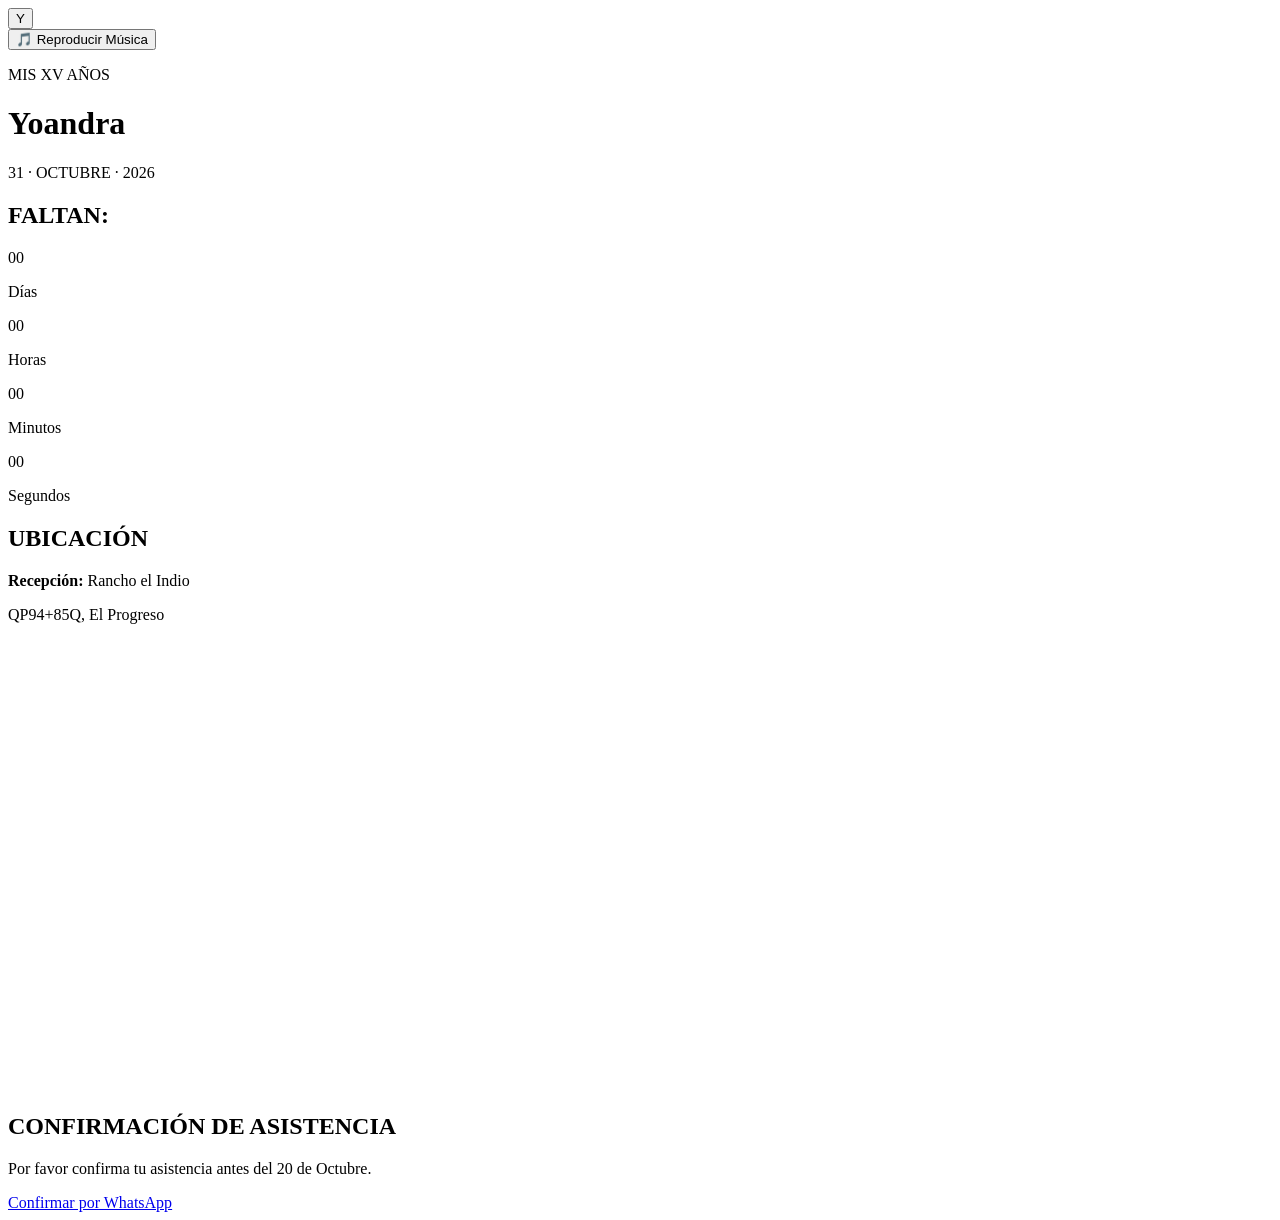
==== index.html @ 8e48ff3c "Add files via upload" ====
<!DOCTYPE html>
<html lang="en">
<head>
    <meta charset="UTF-8">
    <meta name="viewport" content="width=device-width, initial-scale=1.0">
    <title>Mis 15 Años</title>
    
  <link rel="stylesheet" href="invitacion.css">
  <link rel="preconnect" href="https://fonts.googleapis.com">
  <link rel="preconnect" href="https://fonts.gstatic.com" crossorigin>
  <link href="https://fonts.googleapis.com/css2?family=Great+Vibes&family=Montserrat:wght@300;500;700&display=swap" rel="stylesheet">
</head>
<body>

  <!-- Sobre / Portada Interactiva con Sello de Cera -->
  <div class="envelope-container open-state" id="envelope">
    <div class="flap flap-left"></div>
    <div class="flap flap-right"></div>
    <button class="wax-seal" id="sealButton" aria-label="Abrir invitación">
      <div class="seal-inner">Y</div>
    </button>
  </div>

  <!-- Reproductor de Música Flotante -->
  <div class="audio-player">
    <button id="playBtn">🎵 Reproducir Música</button>
    <audio id="bgMusic" loop src="musica.mp3"></audio>
  </div>

  <!-- Hero Section / Portada -->
  <header class="hero">
    <div class="hero-content">
      <p class="subtitle">MIS XV AÑOS</p>
      <h1 class="title">Yoandra</h1>
      <p class="date">31 · OCTUBRE · 2026</p>
    </div>
  </header>

  <!-- Resto de tus secciones (Contador, Ubicación, WhatsApp)... -->
    <!-- Contador -->
  <section class="section counter-section">
    <h2>FALTAN:</h2>
    
    <div id="countdown" class="timer">
      <div><span id="days">00</span><p>Días</p></div>
      <div><span id="hours">00</span><p>Horas</p></div>
      <div><span id="minutes">00</span><p>Minutos</p></div>
      <div><span id="seconds">00</span><p>Segundos</p></div>
    </div>
  </section>

  <!-- Ubicación / Google Maps -->
  <section class="section location-section">
    <h2>UBICACIÓN</h2>
    <p><strong> Recepción:</strong> Rancho el Indio</p>
    <p>QP94+85Q, El Progreso</p>
    
    <div class="map-container">
      
      <iframe src="https://www.google.com/maps/embed?pb=!1m18!1m12!1m3!1d3858.0122344857173!2d-90.29709572290244!3d14.768340885738175!2m3!1f0!2f0!3f0!3m2!1i1024!2i768!4f13.1!3m3!1m2!1s0x8589ecb15bf3798d%3A0x196ac26632d91ba6!2sEl%20Rancho%20del%20Indio!5e0!3m2!1ses-419!2sgt!4v1790270999270!5m2!1ses-419!2sgt" width="600" height="450" style="border:0;" allowfullscreen="" loading="lazy" referrerpolicy="strict-origin-when-cross-origin"></iframe>
    </div>
  </section>

  <!-- Confirmación WhatsApp -->
  <section class="section rsvp-section">
    <h2>CONFIRMACIÓN DE ASISTENCIA</h2>
    <p>Por favor confirma tu asistencia antes del 20 de Octubre.</p>
    
    <!-- Modifica el número (con código de país) y el mensaje -->
    <a href="https://wa.me/50212345678?text=¡Hola!%20Confirmo%20mi%20asistencia%20a%20los%20XV%20Años." target="_blank" class="btn-whatsapp">
      Confirmar por WhatsApp
    </a>
  </section>


  <script src="invitacion.js"></script>
</body>
</html>
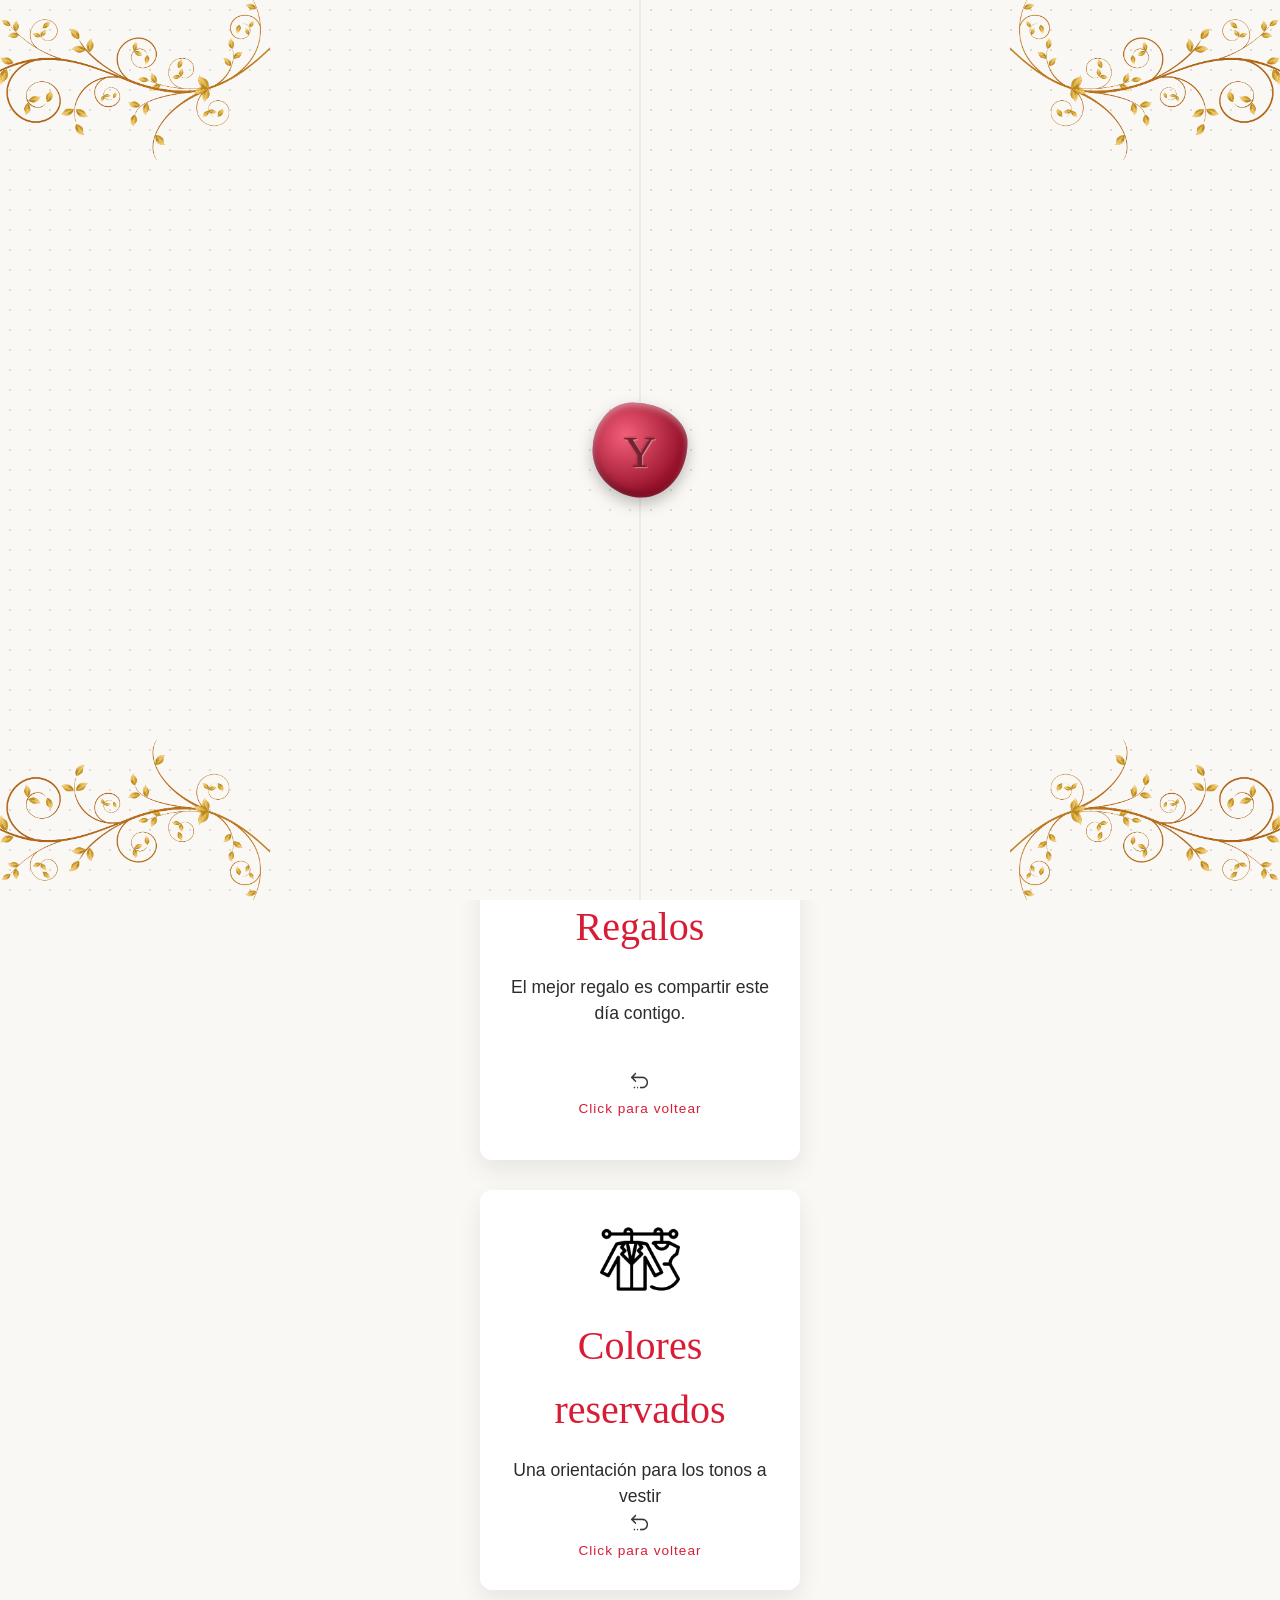
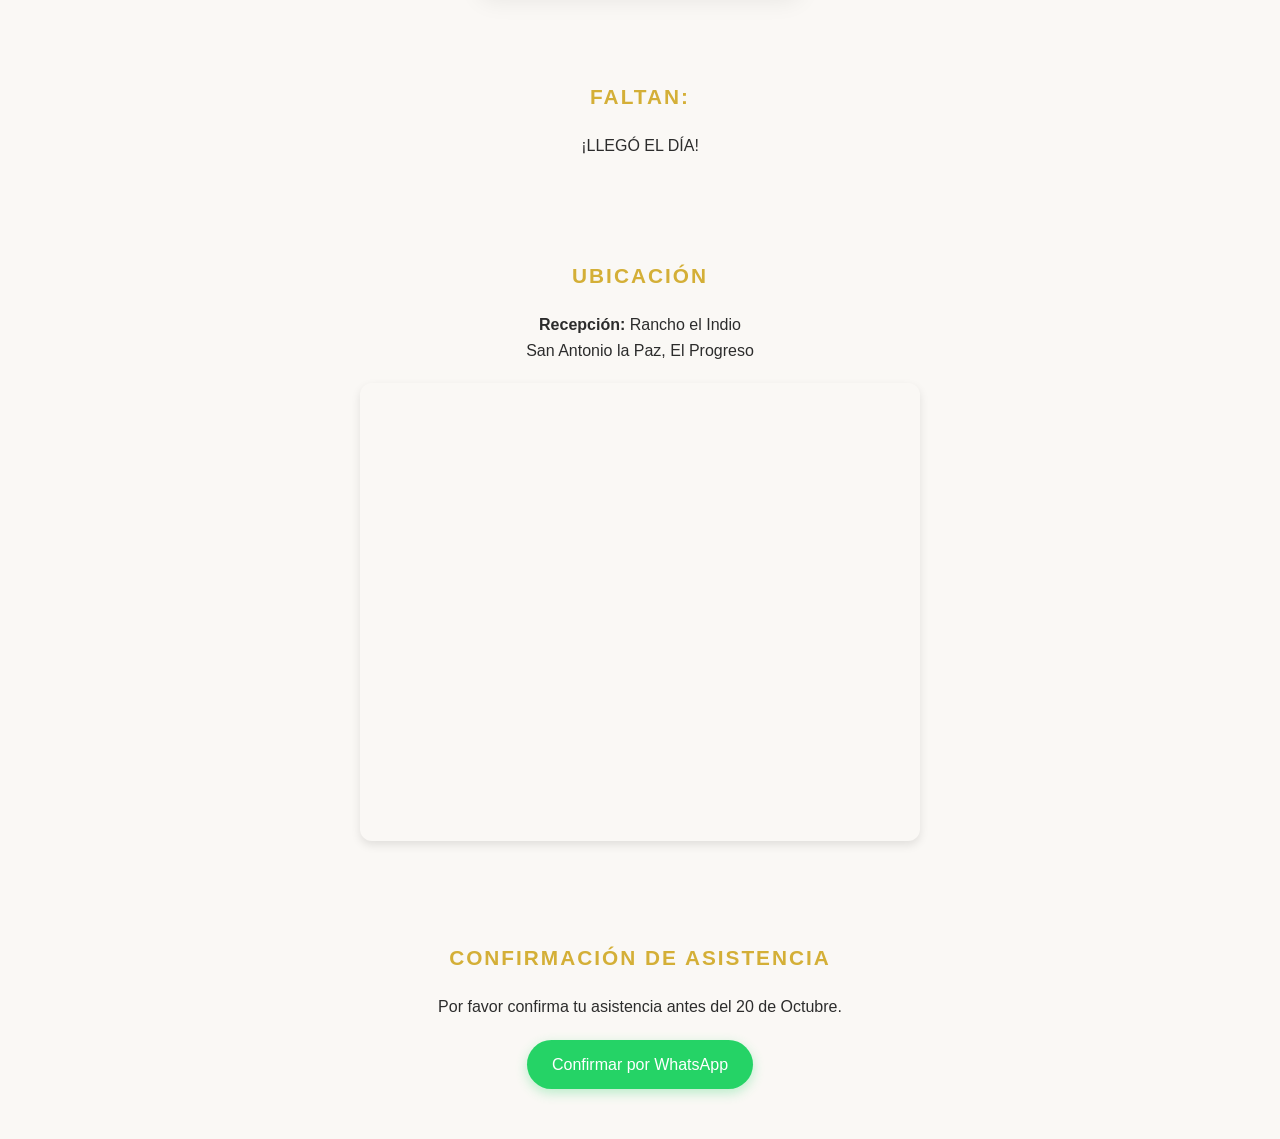
==== commit b65d83d7: "Add files via upload" ====
--- a/index.html
+++ b/index.html
@@ -1,10 +1,10 @@
 <!DOCTYPE html>
-<html lang="en">
+<html lang="es">
 <head>
-    <meta charset="UTF-8">
-    <meta name="viewport" content="width=device-width, initial-scale=1.0">
-    <title>Mis 15 Años</title>
-    
+  <meta charset="UTF-8">
+  <meta name="viewport" content="width=device-width, initial-scale=1.0">
+  <title>Mis 15 Años</title>
+  
   <link rel="stylesheet" href="invitacion.css">
   <link rel="preconnect" href="https://fonts.googleapis.com">
   <link rel="preconnect" href="https://fonts.gstatic.com" crossorigin>
@@ -24,7 +24,7 @@
   <!-- Reproductor de Música Flotante -->
   <div class="audio-player">
     <button id="playBtn">🎵 Reproducir Música</button>
-    <audio id="bgMusic" loop src="musica.mp3"></audio>
+    <audio id="bgMusic" loop src="Man O To [WSHSL5P4Mww].mp3"></audio>
   </div>
 
   <!-- Hero Section / Portada -->
@@ -36,8 +36,62 @@
     </div>
   </header>
 
-  <!-- Resto de tus secciones (Contador, Ubicación, WhatsApp)... -->
-    <!-- Contador -->
+  <!-- Sección de Tarjetas Interactivas -->
+  <section class="section cards-section">
+    
+    <!-- TARJETA 1: REGALOS -->
+    <div class="flip-card">
+      <div class="flip-card-inner">
+        <!-- Frente -->
+        <div class="flip-card-front">
+          <!-- Icono de regalo (con clase adicional para tamaño) -->
+          <img src="regalo.png" alt="Regalo" class="card-icon regalo-icon">
+          <h3 class="card-title">Regalos</h3>
+          <p class="card-text">El mejor regalo es compartir este día contigo.</p>
+          
+          <div class="flip-hint">
+            <img src="flecha.png" alt="Voltear" class="flip-icon">
+            <span>Click para voltear</span>
+          </div>
+        </div>
+        <!-- Reverso (Lo que se ve al girar) -->
+        <div class="flip-card-back">
+          <h3 class="card-title">Lluvia de Sobres</h3>
+          <p class="card-text"> Pero si deseas consentirme en este día especial. Agradeceré mucho tu obsequio en efectivo. </p>
+          <p class="card-text">¡Gracias por tu detalle!</p>
+        </div>
+      </div>
+    </div>
+
+    <!-- TARJETA 2: COLORES -->
+    <div class="flip-card">
+      <div class="flip-card-inner">
+        <!-- Frente -->
+        <div class="flip-card-front">
+          <img src="vestimenta.png" alt="Código de vestimenta" class="card-icon">
+          <h3 class="card-title">Colores reservados</h3>
+          <p class="card-text">Una orientación para los tonos a vestir</p>
+          
+          <div class="flip-hint">
+            <img src="flecha.png" alt="Voltear" class="flip-icon">
+            <span>Click para voltear</span>
+          </div>
+        </div>
+        <!-- Reverso (Lo que se ve al girar) -->
+        <div class="flip-card-back">
+          <h3 class="card-title">Evitar colores</h3>
+          <p class="card-text">Por favor, evita cualquier tipo de <strong>Rojo</strong> y sus tonalidades ya que han sido reservados para la quinceañera.</p>
+          <p>!Gracias por su Comprensión¡</p>
+          <div class="color-palette">
+            <div class="color-circle" style="background-color: #8c3242;"></div>
+          </div>
+        </div>
+      </div>
+    </div>
+
+  </section>
+
+  <!-- Contador -->
   <section class="section counter-section">
     <h2>FALTAN:</h2>
     
@@ -53,10 +107,9 @@
   <section class="section location-section">
     <h2>UBICACIÓN</h2>
     <p><strong> Recepción:</strong> Rancho el Indio</p>
-    <p>QP94+85Q, El Progreso</p>
+    <p>San Antonio la Paz, El Progreso</p>
     
     <div class="map-container">
-      
       <iframe src="https://www.google.com/maps/embed?pb=!1m18!1m12!1m3!1d3858.0122344857173!2d-90.29709572290244!3d14.768340885738175!2m3!1f0!2f0!3f0!3m2!1i1024!2i768!4f13.1!3m3!1m2!1s0x8589ecb15bf3798d%3A0x196ac26632d91ba6!2sEl%20Rancho%20del%20Indio!5e0!3m2!1ses-419!2sgt!4v1790270999270!5m2!1ses-419!2sgt" width="600" height="450" style="border:0;" allowfullscreen="" loading="lazy" referrerpolicy="strict-origin-when-cross-origin"></iframe>
     </div>
   </section>
@@ -66,13 +119,13 @@
     <h2>CONFIRMACIÓN DE ASISTENCIA</h2>
     <p>Por favor confirma tu asistencia antes del 20 de Octubre.</p>
     
-    <!-- Modifica el número (con código de país) y el mensaje -->
-    <a href="https://wa.me/50212345678?text=¡Hola!%20Confirmo%20mi%20asistencia%20a%20los%20XV%20Años." target="_blank" class="btn-whatsapp">
+    
+    <a href="https://wa.me/50230029420?text=¡Hola!%20Confirmo%20mi%20asistencia%20a%20los%20XV%20Años." target="_blank" class="btn-whatsapp">
       Confirmar por WhatsApp
     </a>
   </section>
 
-
+  <!-- El script debe ir al final, justo antes de cerrar el body -->
   <script src="invitacion.js"></script>
 </body>
 </html>
--- a/invitacion.css
+++ b/invitacion.css
@@ -0,0 +1,411 @@
+:root {
+  --primary: #d4af37; /* Dorado */
+  --bg-color: #faf8f5;
+  --text-color: #2c2c2c;
+  --font-title: 'Great Vibes', cursive;
+  --font-body: 'Montserrat', sans-serif;
+}
+
+* {
+  box-sizing: border-box;
+  margin: 0;
+  padding: 0;
+}
+
+body {
+  background-color: var(--bg-color);
+  color: var(--text-color);
+  font-family: var(--font-body);
+  text-align: center;
+  line-height: 1.6;
+}
+
+/* Contenedor de pantalla completa para el sobre */
+.envelope-container {
+  position: fixed;
+  inset: 0;
+  width: 100vw;
+  height: 100vh;
+  z-index: 9999;
+  overflow: hidden;
+  pointer-events: auto;
+  transition: visibility 0s 1.2s; /* Oculta los clics al terminar la animación */
+}
+
+.envelope-container.open {
+  pointer-events: none;
+  visibility: hidden;
+}
+
+/* --- SOLAPAS CON IMAGEN DE ENREDADERA --- */
+
+.flap {
+  position: absolute;
+  top: 0;
+  width: 50%;
+  height: 100%;
+  background-color: #faf8f5;
+  background-image: radial-gradient(#e0dcd5 1px, transparent 0);
+  background-size: 20px 20px;
+  z-index: 2;
+  transition: transform 1.2s cubic-bezier(0.77, 0, 0.175, 1);
+  overflow: hidden; /* Mantiene la imagen dentro de la solapa */
+}
+
+/* Contenedor de la imagen de enredadera para cada esquina */
+.flap::before {
+  content: '';
+  position: absolute;
+  top: -10px; /* Ajusta la posición según el tamaño de tu imagen */
+  width: 280px; /* Ancho de la decoración */
+  height: 280px; /* Alto de la decoración */
+  background-image: url('png-transparent-the-golden-leaf-subvine-vine-golden-leaf-cane-vine-Photoroom.png'); /* Reemplaza con la ruta de tu archivo de imagen */
+  background-repeat: no-repeat;
+  background-size: contain;
+  opacity: 0.9;
+  z-index: 1;
+}
+
+/* Enredadera inferior  */
+.flap::after {
+  content: '';
+  position: absolute;
+  bottom: -10px;
+  width: 280px;
+  height: 280px;
+  background-image: url('png-transparent-the-golden-leaf-subvine-vine-golden-leaf-cane-vine-Photoroom.png');
+  background-repeat: no-repeat;
+  background-size: contain;
+  opacity: 0.9;
+  z-index: 1;
+  /* Voltea la imagen verticalmente para que crezca desde abajo hacia arriba */
+  transform: scaleY(-1); 
+}
+
+.flap-left {
+  left: 0;
+  border-right: 1px solid rgba(0, 0, 0, 0.05);
+  box-shadow: 3px 0 10px rgba(0, 0, 0, 0.05);
+}
+
+/* Ubica la imagen en la esquina superior izquierda de la solapa izquierda */
+.flap-left::before {
+  left: -10px;
+}
+
+.flap-left::after {
+  left: -10px;
+  /* Combina el efecto espejo horizontal y vertical para la esquina inferior izquierda */
+  transform: scaleX(1) scaleY(-1); 
+}
+
+.flap-right {
+  right: 0;
+  border-left: 1px solid rgba(0, 0, 0, 0.05);
+}
+
+/* Ubica y voltea automáticamente la imagen para la solapa derecha */
+.flap-right::before {
+  right: -10px;
+  transform: scaleX(-1); /* Hace el efecto espejo para que coincida con el otro lado */
+}
+
+.flap-right::after {
+  right: -10px;
+  /* Invierte horizontal y verticalmente para la esquina inferior derecha */
+  transform: scaleX(-1) scaleY(-1);
+}
+
+/* --- Sello de Cera Estilo Realista --- */
+.wax-seal {
+  position: absolute;
+  top: 50%;
+  left: 50%;
+  transform: translate(-50%, -50%) scale(1);
+  width: 95px;
+  height: 95px;
+  /* Bordes irregulares que simulan el derrame orgánico de la cera */
+  border-radius: 42% 58% 48% 52% / 50% 42% 58% 50%;
+  background: radial-gradient(circle at 35% 35%, #f45f7a 0%, #9a142d 65%, #c20424 100%);
+  border: none;
+  cursor: pointer;
+  z-index: 3;
+  display: flex;
+  align-items: center;
+  justify-content: center;
+  box-shadow: 
+    0 6px 15px rgba(0, 0, 0, 0.25),
+    inset 0 3px 6px rgba(255, 255, 255, 0.45),
+    inset 0 -4px 8px rgba(0, 0, 0, 0.35);
+  transition: transform 0.6s cubic-bezier(0.175, 0.885, 0.32, 1.275), opacity 0.5s ease;
+}
+
+.wax-seal:hover {
+  transform: translate(-50%, -50%) scale(1.05);
+}
+
+.seal-inner {
+  font-family: var(--font-title);
+  font-size: 2.8rem;
+  color: #732231; /* Tono oscuro profundo para dar efecto de grabado con profundidad */
+  text-shadow: 
+    1px 1px 1px rgba(255, 255, 255, 0.4),
+    -1px -1px 2px rgba(0, 0, 0, 0.25);
+  user-select: none;
+  margin-top: 2px;
+}
+
+
+/* ESTADOS DE APERTURA */
+.envelope-container.open .wax-seal {
+  transform: translate(-50%, -50%) scale(1.4);
+  opacity: 0;
+}
+
+.envelope-container.open .flap-left {
+  transform: translateX(-100%);
+}
+
+.envelope-container.open .flap-right {
+  transform: translateX(100%);
+}
+
+
+/* ------------------------------------- */
+
+/* Audio Player */
+.audio-player {
+  position: fixed;
+  top: 15px;
+  right: 15px;
+  z-index: 1000;
+}
+
+.audio-player button {
+  background: rgba(0, 0, 0, 0.6);
+  color: #fff;
+  border: 1px solid var(--primary);
+  padding: 8px 14px;
+  border-radius: 20px;
+  cursor: pointer;
+  font-size: 0.8rem;
+  backdrop-filter: blur(4px);
+}
+
+/* Header */
+.hero {
+  min-height: 80vh;
+  display: flex;
+  align-items: center;
+  justify-content: center;
+  background: linear-gradient(rgba(0,0,0,0.3), rgba(0,0,0,0.3)), url('background.jpg') center/cover no-repeat;
+  color: #fff;
+  padding: 20px;
+}
+
+.title {
+  font-family: var(--font-title);
+  font-size: 4rem;
+  font-weight: 400;
+  color: var(--primary);
+  text-shadow: 2px 2px 4px rgba(0,0,0,0.6);
+}
+
+.subtitle {
+  letter-spacing: 4px;
+  font-size: 0.9rem;
+}
+
+.date {
+  margin-top: 15px;
+  letter-spacing: 2px;
+}
+
+/* Secciones Generales */
+.section {
+  padding: 50px 20px;
+  max-width: 600px;
+  margin: 0 auto;
+}
+
+.section h2 {
+  font-size: 1.3rem;
+  letter-spacing: 2px;
+  margin-bottom: 20px;
+  color: var(--primary);
+}
+
+/* --- CONTADOR CENTRADO Y EN FILA --- */
+.timer {
+  display: flex;
+  flex-direction: row; /* Fuerza a que estén uno al lado del otro horizontalmente */
+  justify-content: center; /* Centra todo el bloque en medio de la pantalla */
+  align-items: center;
+  gap: 12px; /* Espacio exacto entre cada cuadro */
+  margin-top: 20px;
+  width: 100%;
+}
+
+.timer div {
+  background: #ffffff;
+  padding: 15px 10px;
+  border-radius: 12px;
+  box-shadow: 0 8px 20px rgba(140, 50, 66, 0.15); 
+  border: 1px solid rgba(212, 175, 55, 0.3);
+  width: 75px; /* Ancho fijo para mantener la forma cuadrada en móviles */
+  text-align: center;
+}
+
+.timer span {
+  font-size: 1.8rem;
+  font-weight: 700;
+  display: block;
+  color: #8c3242; /* Rojo Vino */
+  line-height: 1; /* Mantiene el número pegado a la palabra de abajo */
+}
+
+.timer p {
+  font-size: 0.70rem;
+  color: #d4af37; /* Dorado */
+  font-weight: 600;
+  letter-spacing: 1px;
+  text-transform: uppercase;
+  margin-top: 8px;
+}
+
+/* Botón WhatsApp */
+.btn-whatsapp {
+  display: inline-block;
+  background-color: #25D366;
+  color: white;
+  padding: 12px 25px;
+  text-decoration: none;
+  border-radius: 30px;
+  font-weight: 500;
+  margin-top: 20px;
+  box-shadow: 0 4px 12px rgba(37, 211, 102, 0.3);
+}
+
+.map-container {
+  margin-top: 20px;
+  border-radius: 12px;
+  overflow: hidden;
+  box-shadow: 0 4px 10px rgba(0,0,0,0.1);
+}
+
+
+/* --- SECCIÓN DE TARJETAS FLIP --- */
+.cards-section {
+  display: flex;
+  flex-direction: column;
+  align-items: center;
+  gap: 30px;
+  padding: 40px 20px;
+}
+
+/* Contenedor principal que da la perspectiva 3D */
+.flip-card {
+  background-color: transparent;
+  width: 100%;
+  max-width: 320px;
+  height: 400px;
+  perspective: 1000px; 
+  cursor: pointer;
+  -webkit-tap-highlight-color: transparent; /* Quita el recuadro azul en móviles al tocar */
+}
+
+/* El elemento que realmente gira */
+.flip-card-inner {
+  position: relative;
+  width: 100%;
+  height: 100%;
+  text-align: center;
+  transition: transform 0.8s cubic-bezier(0.4, 0.2, 0.2, 1);
+  transform-style: preserve-3d;
+}
+
+/* Clase que aplicaremos con JavaScript para girar la tarjeta */
+.flip-card.flipped .flip-card-inner {
+  transform: rotateY(180deg);
+}
+
+/* Estilos compartidos para el frente y el reverso */
+.flip-card-front, .flip-card-back {
+  position: absolute;
+  width: 100%;
+  height: 100%;
+  -webkit-backface-visibility: hidden;
+  backface-visibility: hidden;
+  background-color: #ffffff;
+  border-radius: 12px;
+  box-shadow: 0 10px 25px rgba(0, 0, 0, 0.08);
+  display: flex;
+  flex-direction: column;
+  align-items: center;
+  justify-content: center;
+  padding: 40px 30px;
+}
+
+/* El reverso debe estar girado 180 grados por defecto */
+.flip-card-back {
+  transform: rotateY(180deg);
+  background-color: #fcfaf8; /* Un tono ligerísimamente diferente para el reverso */
+}
+
+/* Tipografía e iconos interiores */
+.card-icon {
+  width: 80px;
+  margin-bottom: 15px;
+  object-fit: contain;
+}
+
+.card-title {
+  font-family: var(--font-title); /* Usa tu fuente cursiva (Great Vibes) */
+  color: #d91c35; /* Tono rosa/dorado pálido */
+  font-size: 2.5rem;
+  margin-bottom: 15px;
+  font-weight: normal;
+}
+
+.card-text {
+  font-family: var(--font-body); /* Montserrat o similar */
+  color: #2c2c2c;
+  font-size: 1.1rem;
+  line-height: 1.5;
+}
+
+/* Hint: "Click para voltear" */
+.flip-hint {
+  margin-top: auto; /* Empuja el texto al fondo de la tarjeta */
+  display: flex;
+  flex-direction: column;
+  align-items: center;
+  gap: 5px;
+}
+
+.flip-icon {
+  width: 25px;
+  opacity: 0.8;
+}
+
+.flip-hint span {
+  font-family: var(--font-body);
+  font-size: 0.85rem;
+  color: #d91c35;
+  font-weight: 500;
+  letter-spacing: 1px;
+}
+
+/* Detalles extra para el reverso (Círculos de color) */
+.color-palette {
+  display: flex;
+  gap: 20px;
+  margin-top: 20px;
+}
+
+.color-circle {
+  width: 45px;
+  height: 45px;
+  border-radius: 50%;
+  box-shadow: 0 4px 10px rgba(0,0,0,0.15);
+}
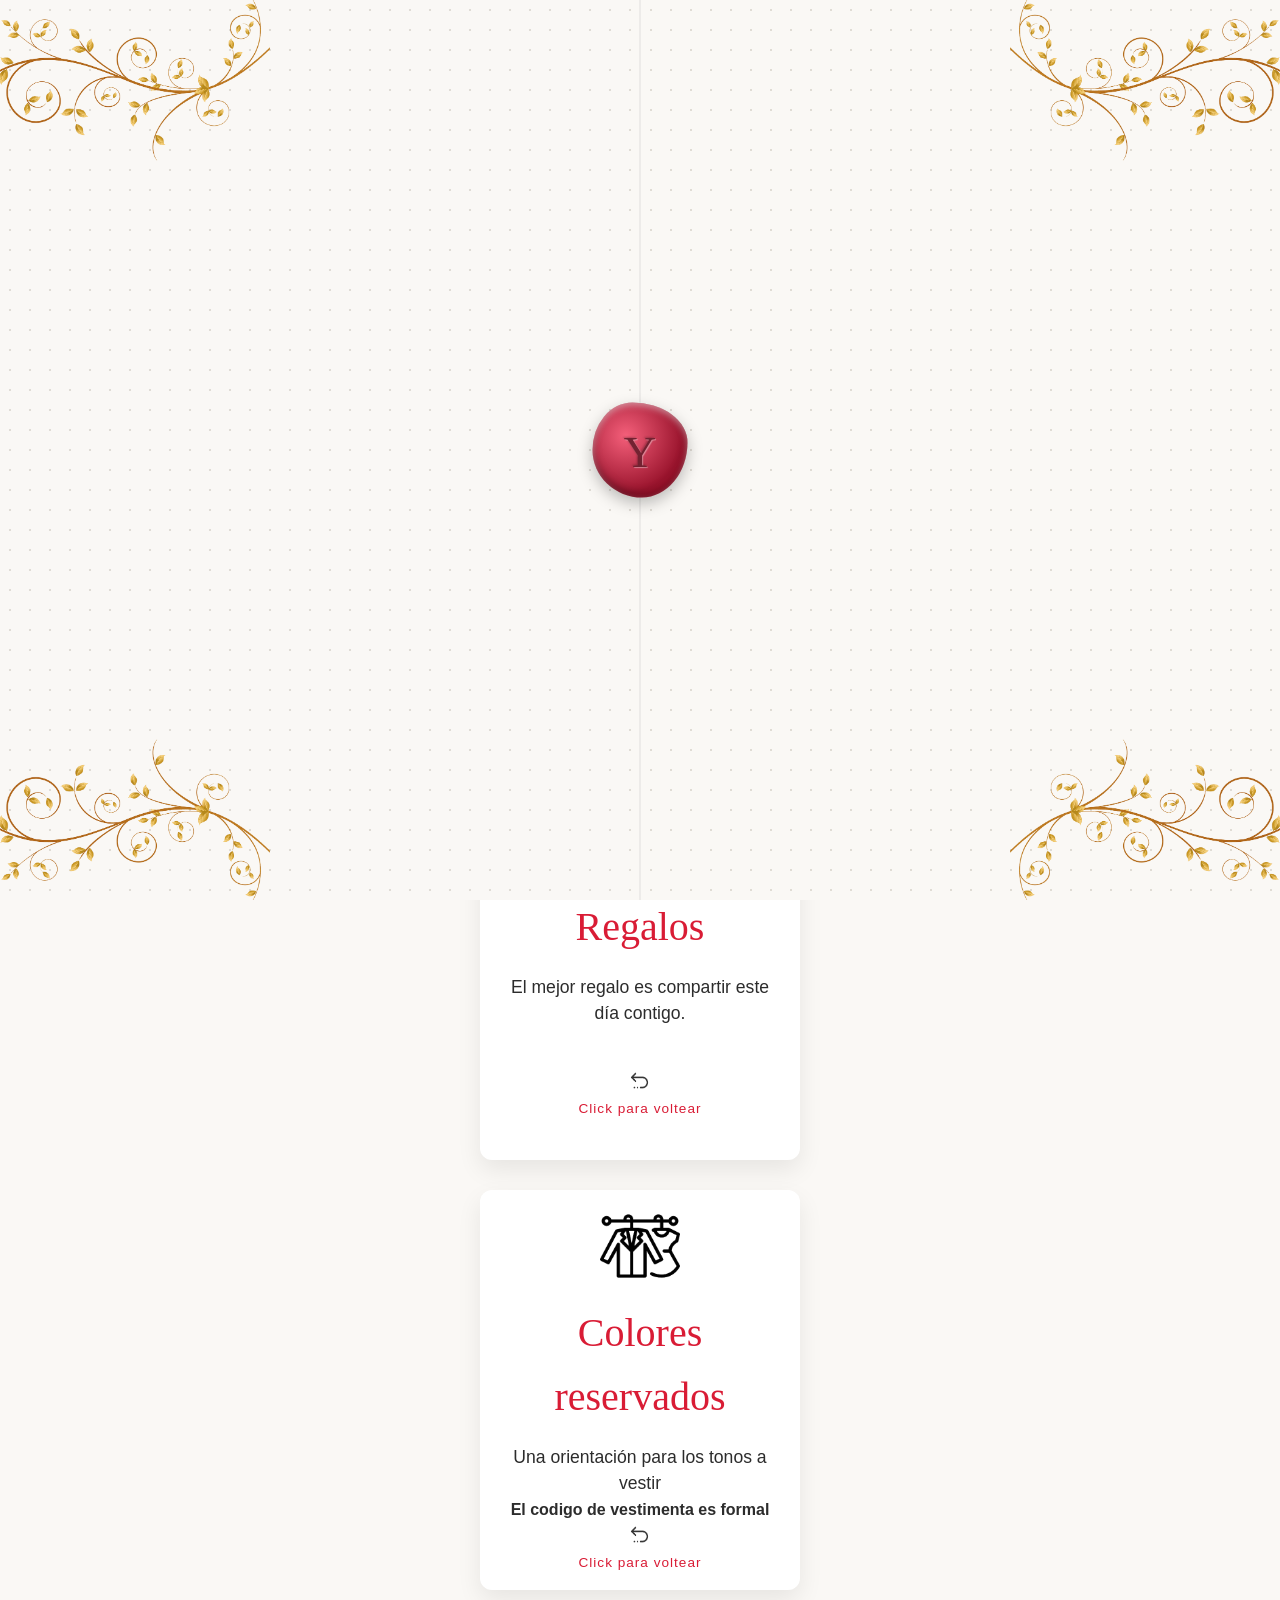
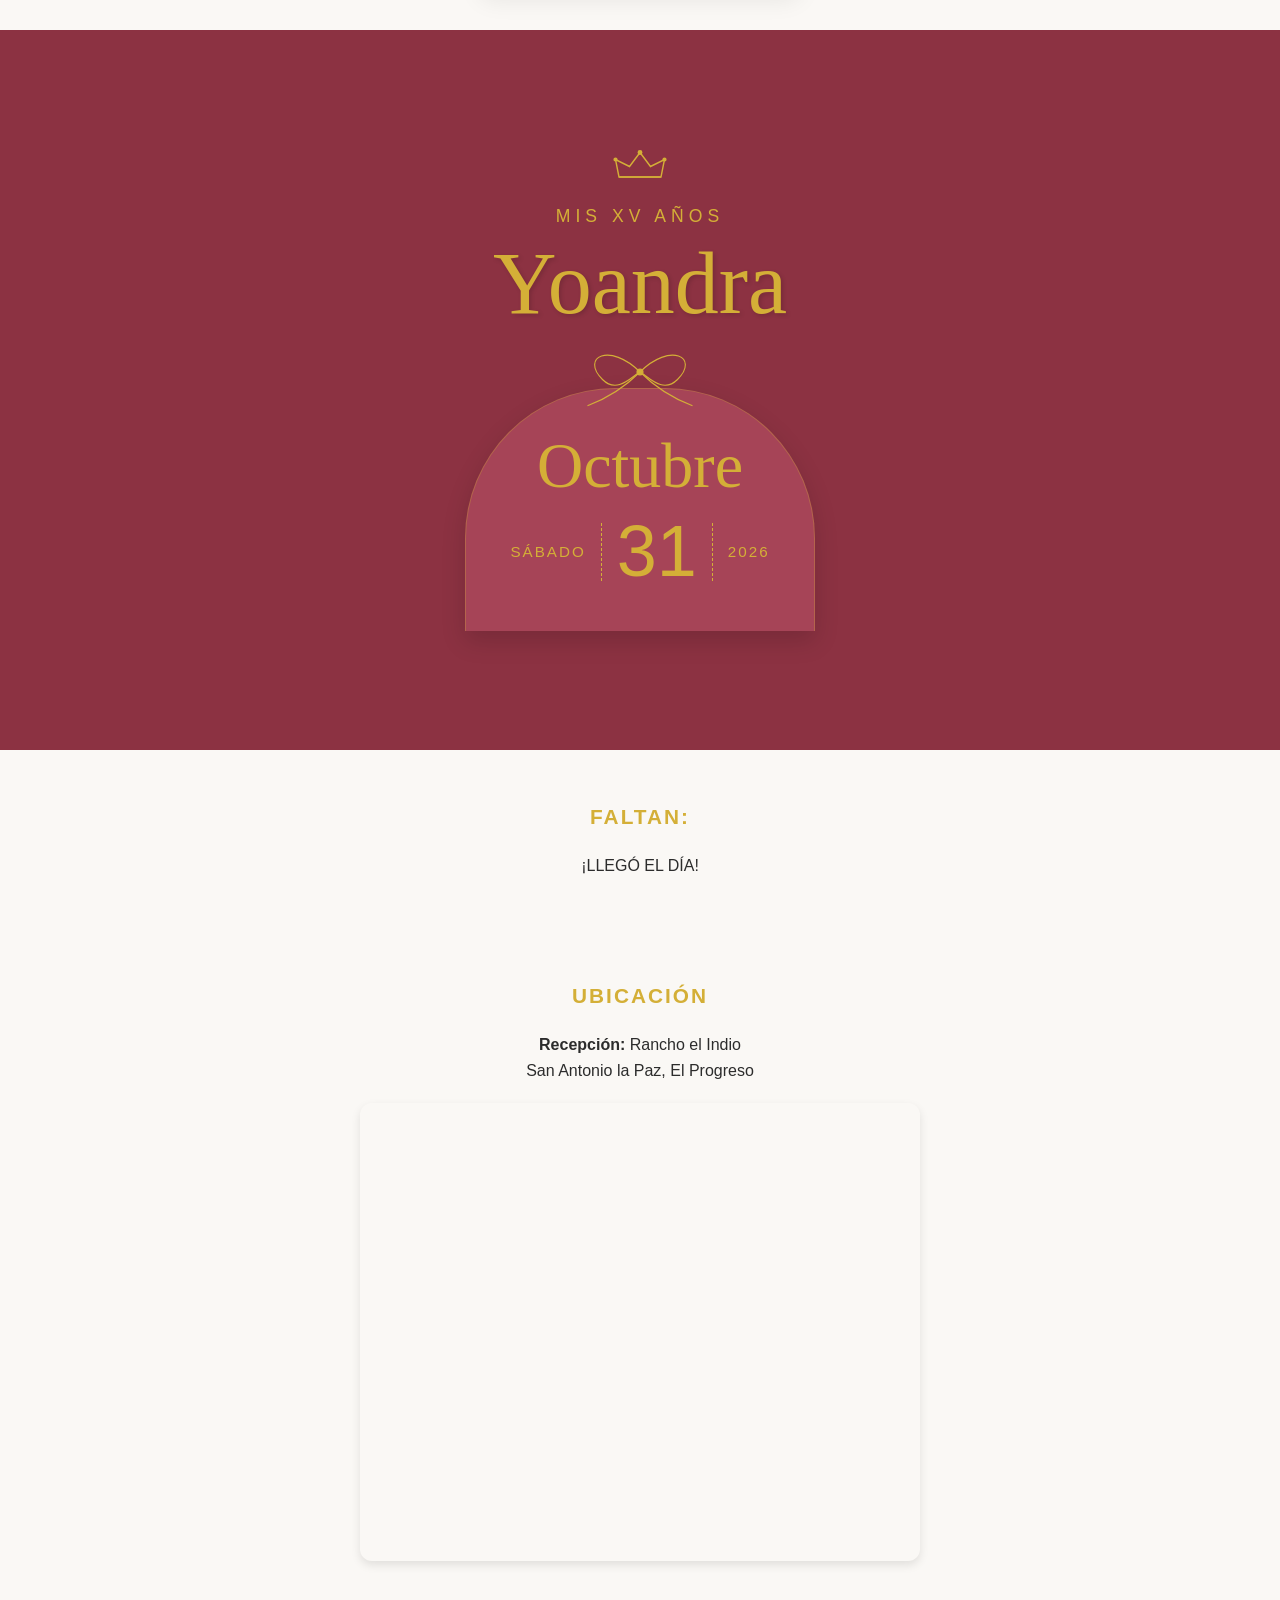
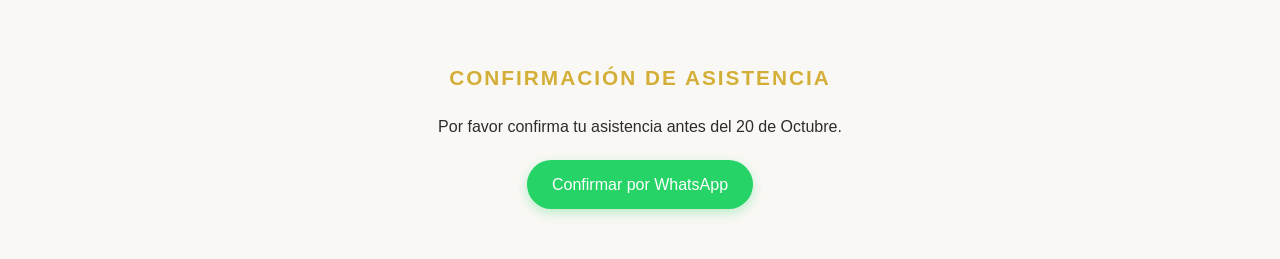
==== commit a1b72997: "Add files via upload" ====
--- a/index.html
+++ b/index.html
@@ -24,7 +24,7 @@
   <!-- Reproductor de Música Flotante -->
   <div class="audio-player">
     <button id="playBtn">🎵 Reproducir Música</button>
-    <audio id="bgMusic" loop src="Man O To [WSHSL5P4Mww].mp3"></audio>
+    <audio id="bgMusic" loop src="Ed Sheeran - Perfect.mp3"></audio>
   </div>
 
   <!-- Hero Section / Portada -->
@@ -71,7 +71,7 @@
           <img src="vestimenta.png" alt="Código de vestimenta" class="card-icon">
           <h3 class="card-title">Colores reservados</h3>
           <p class="card-text">Una orientación para los tonos a vestir</p>
-          
+          <p><strong>El codigo de vestimenta es formal</strong></p>
           <div class="flip-hint">
             <img src="flecha.png" alt="Voltear" class="flip-icon">
             <span>Click para voltear</span>
@@ -90,6 +90,45 @@
     </div>
 
   </section>
+
+    <!-- Hero Section / Portada Estilo Marjorie -->
+  <header class="hero-marjorie">
+    
+    <!-- Parte Superior: Tiara, Subtítulo y Nombre -->
+    <div class="hero-top">
+      <!-- SVG de Corona/Tiara dorada -->
+      <svg xmlns="http://www.w3.org/2000/svg" viewBox="0 0 100 50" class="crown-icon" fill="none" stroke="var(--primary)" stroke-width="2">
+        <path d="M20,40 L80,40" />
+        <path d="M20,40 L15,15 L35,25 L50,5 L65,25 L85,15 L80,40 Z" />
+        <circle cx="50" cy="5" r="2.5" fill="var(--primary)"/>
+        <circle cx="15" cy="15" r="2" fill="var(--primary)"/>
+        <circle cx="85" cy="15" r="2" fill="var(--primary)"/>
+      </svg>
+      
+      <p class="subtitle">MIS XV AÑOS</p>
+      <h1 class="title">Yoandra</h1>
+    </div>
+
+    <!-- Parte Inferior: Arco decorativo y Fecha -->
+    <div class="hero-arch">
+      <!-- SVG de Lazo/Moño dibujado a mano -->
+      <svg xmlns="http://www.w3.org/2000/svg" viewBox="0 0 200 120" class="ribbon-icon" fill="none" stroke="var(--primary)" stroke-width="1.5">
+         <path d="M100,60 C140,20 180,40 150,70 C130,90 110,65 100,60 C90,65 70,90 50,70 C20,40 60,20 100,60 Z"/>
+         <path d="M100,60 Q130,90 170,105" />
+         <path d="M100,60 Q70,90 30,105" />
+         <circle cx="100" cy="60" r="4" fill="var(--primary)"/>
+      </svg>
+      
+      <h2 class="month">Octubre</h2>
+      
+      <div class="date-row">
+        <span class="day-name">SÁBADO</span>
+        <span class="day-number">31</span>
+        <span class="year">2026</span>
+      </div>
+    </div>
+    
+  </header>
 
   <!-- Contador -->
   <section class="section counter-section">
@@ -120,7 +159,7 @@
     <p>Por favor confirma tu asistencia antes del 20 de Octubre.</p>
     
     
-    <a href="https://wa.me/50230029420?text=¡Hola!%20Confirmo%20mi%20asistencia%20a%20los%20XV%20Años." target="_blank" class="btn-whatsapp">
+    <a href="https://wa.me/50230029420?text=¡Hola!%20Confirmo%20mi%20asistencia%20a%20los%20XV%20Años%20de%20Yoandra." target="_blank" class="btn-whatsapp">
       Confirmar por WhatsApp
     </a>
   </section>
--- a/invitacion.css
+++ b/invitacion.css
@@ -408,4 +408,98 @@
   height: 45px;
   border-radius: 50%;
   box-shadow: 0 4px 10px rgba(0,0,0,0.15);
+}
+
+/* --- PORTADA PRINCIPAL (ESTILO MARJORIE) --- */
+.hero-marjorie {
+  background-color: #8c3242; /* Color rojo oscuro elegante de fondo */
+  padding: 50px 20px;
+  display: flex;
+  flex-direction: column;
+  align-items: center;
+  min-height: 80vh;
+  justify-content: center;
+}
+
+.hero-top {
+  text-align: center;
+  margin-bottom: 60px; /* Espacio para que el lazo se sobreponga */
+}
+
+.crown-icon {
+  width: 70px;
+  margin-bottom: 10px;
+}
+
+.hero-marjorie .subtitle {
+  font-family: var(--font-body);
+  color: var(--primary); /* Dorado */
+  letter-spacing: 5px;
+  font-size: 1.1rem;
+  margin-bottom: 10px;
+}
+
+.hero-marjorie .title {
+  font-family: var(--font-title);
+  color: var(--primary);
+  font-size: 5.5rem;
+  line-height: 1;
+  text-shadow: 2px 2px 4px rgba(0,0,0,0.15);
+}
+
+/* El fondo en forma de Arco (Arch) */
+.hero-arch {
+  background-color: #a64457; /* Un rojo sutilmente más claro para separar el bloque */
+  border-radius: 150px 150px 0 0; /* Esto da la forma redondeada superior */
+  border: 1px solid rgba(212, 175, 55, 0.3); /* Borde dorado tenue */
+  border-bottom: none;
+  width: 100%;
+  max-width: 350px;
+  padding: 20px 20px 50px;
+  text-align: center;
+  position: relative;
+  box-shadow: 0 10px 25px rgba(0,0,0,0.15);
+}
+
+/* Lazo superpuesto en la parte superior del arco */
+.ribbon-icon {
+  width: 150px;
+  margin-top: -85px; /* Sube el SVG para que quede "sentado" sobre el borde del arco */
+  margin-bottom: 10px;
+}
+
+.hero-arch .month {
+  font-family: var(--font-title);
+  color: var(--primary);
+  font-size: 4rem;
+  margin-bottom: 25px;
+  line-height: 1;
+  font-weight: 400;
+}
+
+/* Fila de la fecha: SÁBADO | 31 | 2026 */
+.hero-arch .date-row {
+  display: flex;
+  justify-content: center;
+  align-items: center;
+  gap: 15px;
+  color: var(--primary);
+}
+
+.date-row .day-name, 
+.date-row .year {
+  font-family: var(--font-body);
+  font-size: 0.95rem;
+  letter-spacing: 2px;
+  font-weight: 500;
+}
+
+.date-row .day-number {
+  font-family: var(--font-body);
+  font-size: 4.5rem;
+  line-height: 0.8;
+  font-weight: 300;
+  border-left: 1px dashed var(--primary); /* Separadores dorados como en el diseño */
+  border-right: 1px dashed var(--primary);
+  padding: 0 15px;
 }
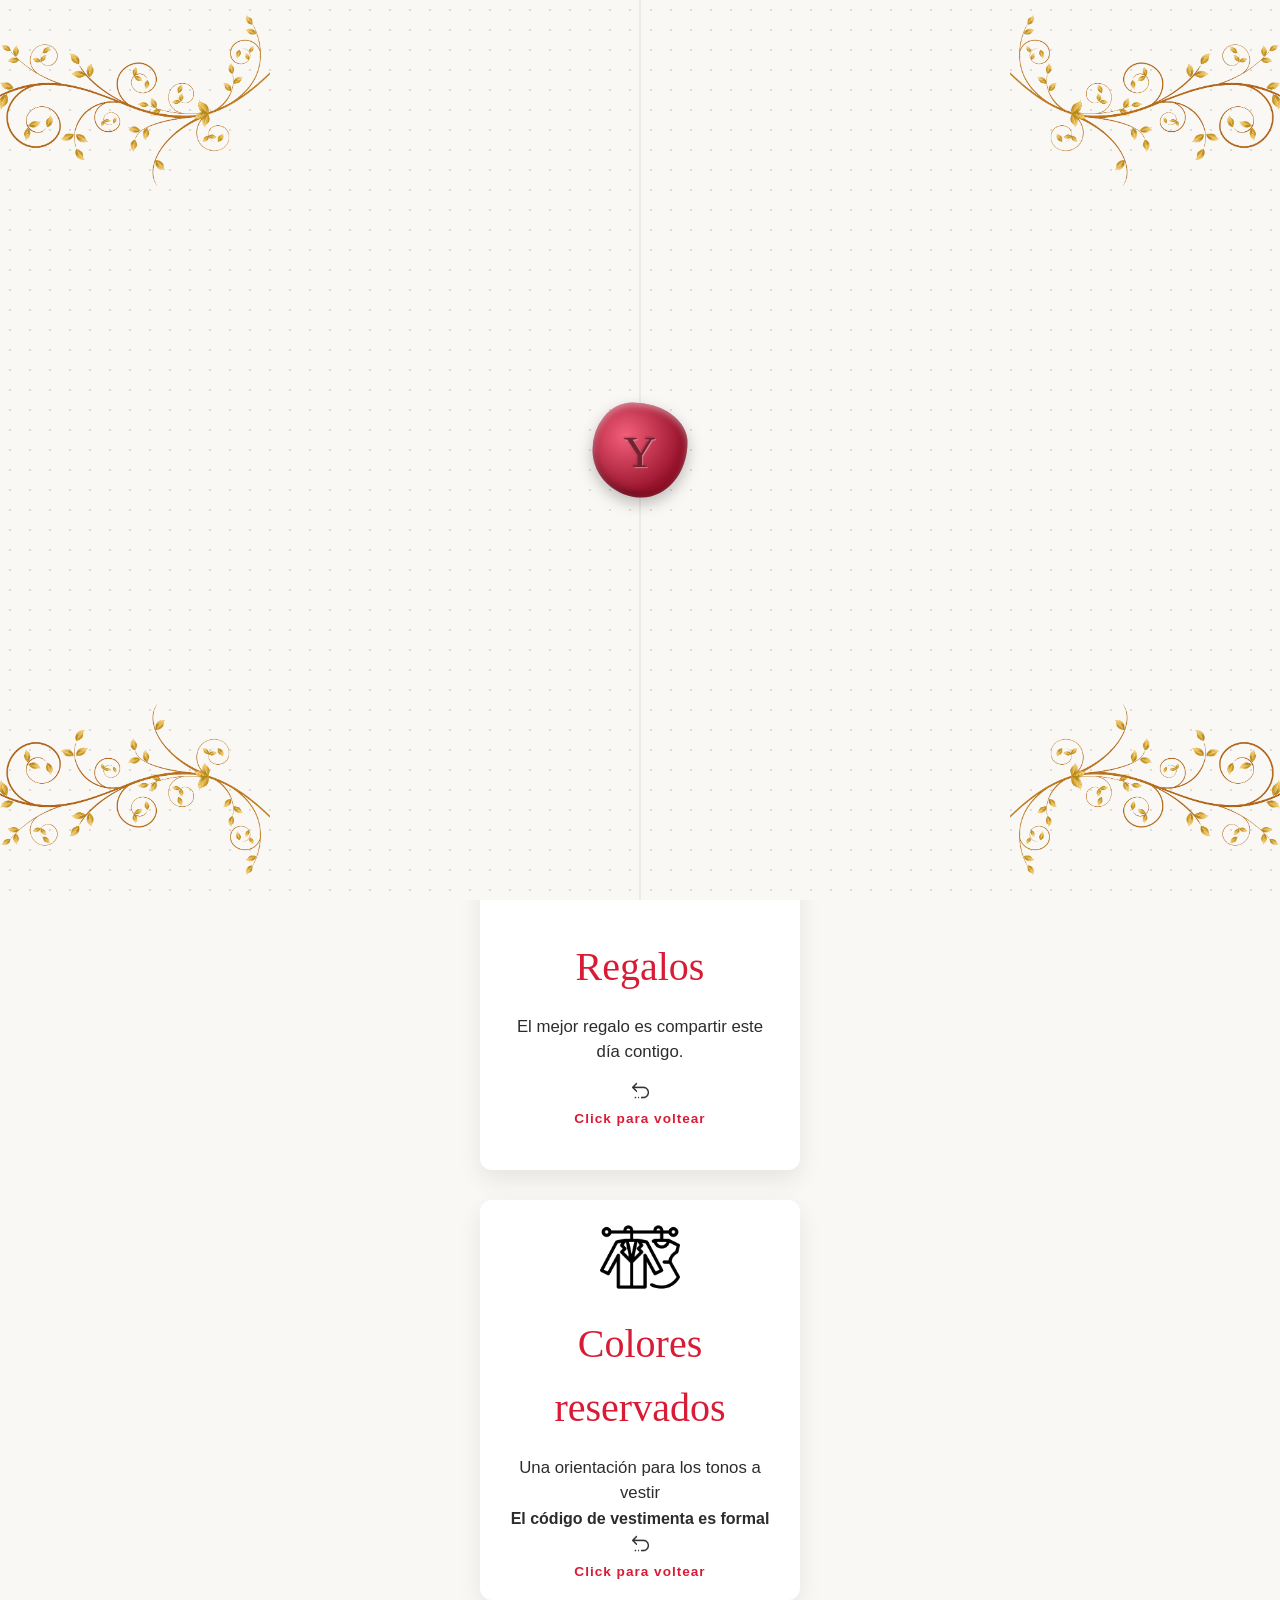
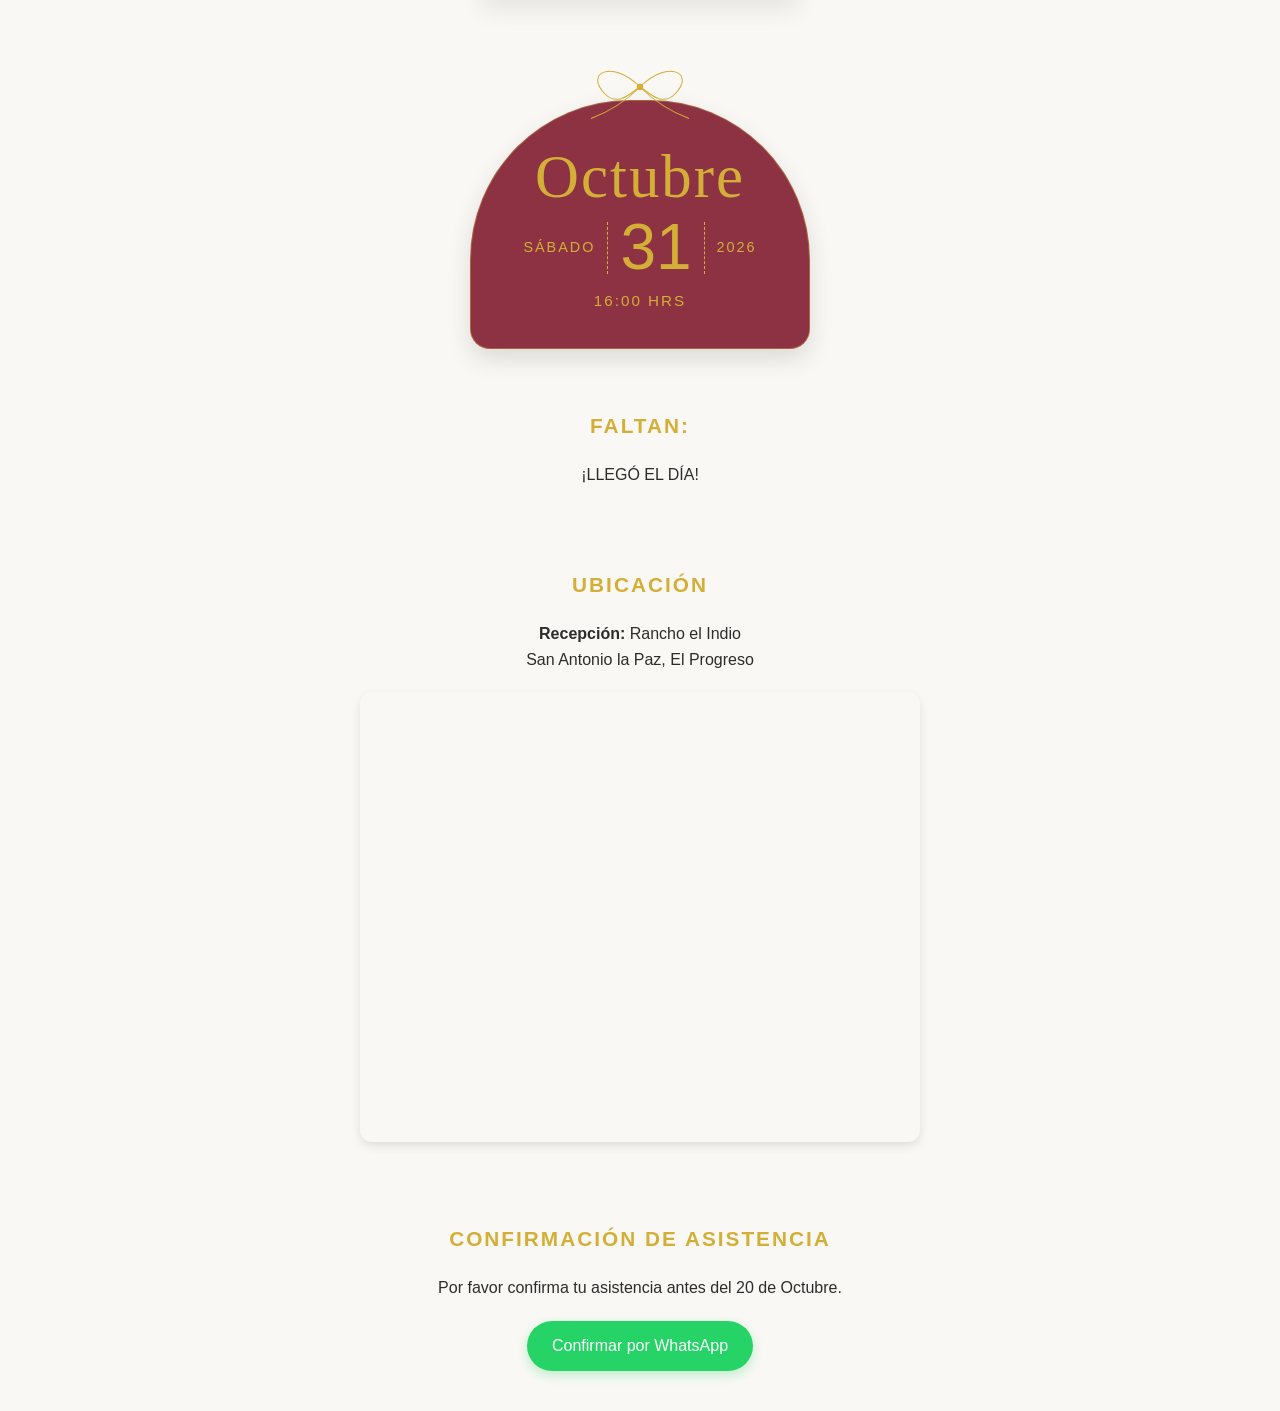
==== commit 38130d34: "Add files via upload" ====
--- a/index.html
+++ b/index.html
@@ -3,7 +3,7 @@
 <head>
   <meta charset="UTF-8">
   <meta name="viewport" content="width=device-width, initial-scale=1.0">
-  <title>Mis 15 Años</title>
+  <title>Mis 15 Años - Yoandra</title>
   
   <link rel="stylesheet" href="invitacion.css">
   <link rel="preconnect" href="https://fonts.googleapis.com">
@@ -11,6 +11,13 @@
   <link href="https://fonts.googleapis.com/css2?family=Great+Vibes&family=Montserrat:wght@300;500;700&display=swap" rel="stylesheet">
 </head>
 <body>
+
+    <!-- Esferas difuminadas de fondo -->
+  <div class="bg-blur-container">
+    <div class="glow-shape glow-1"></div>
+    <div class="glow-shape glow-2"></div>
+    <div class="glow-shape glow-3"></div>
+  </div>
 
   <!-- Sobre / Portada Interactiva con Sello de Cera -->
   <div class="envelope-container open-state" id="envelope">
@@ -34,30 +41,31 @@
       <h1 class="title">Yoandra</h1>
       <p class="date">31 · OCTUBRE · 2026</p>
     </div>
+
+    <!-- Papel rasgado usando una imagen PNG -->
+    <img src="corteee.png" alt="Efecto papel rasgado" class="torn-paper-img">
   </header>
 
   <!-- Sección de Tarjetas Interactivas -->
   <section class="section cards-section">
-    
     <!-- TARJETA 1: REGALOS -->
     <div class="flip-card">
       <div class="flip-card-inner">
         <!-- Frente -->
         <div class="flip-card-front">
-          <!-- Icono de regalo (con clase adicional para tamaño) -->
           <img src="regalo.png" alt="Regalo" class="card-icon regalo-icon">
           <h3 class="card-title">Regalos</h3>
           <p class="card-text">El mejor regalo es compartir este día contigo.</p>
           
           <div class="flip-hint">
             <img src="flecha.png" alt="Voltear" class="flip-icon">
-            <span>Click para voltear</span>
+            <span><strong>Click para voltear</strong></span>
           </div>
         </div>
-        <!-- Reverso (Lo que se ve al girar) -->
+        <!-- Reverso -->
         <div class="flip-card-back">
           <h3 class="card-title">Lluvia de Sobres</h3>
-          <p class="card-text"> Pero si deseas consentirme en este día especial. Agradeceré mucho tu obsequio en efectivo. </p>
+          <p class="card-text">Pero si deseas consentirme en este día especial, agradeceré mucho tu obsequio en efectivo.</p>
           <p class="card-text">¡Gracias por tu detalle!</p>
         </div>
       </div>
@@ -71,47 +79,30 @@
           <img src="vestimenta.png" alt="Código de vestimenta" class="card-icon">
           <h3 class="card-title">Colores reservados</h3>
           <p class="card-text">Una orientación para los tonos a vestir</p>
-          <p><strong>El codigo de vestimenta es formal</strong></p>
+          <p><strong>El código de vestimenta es formal</strong></p>
+          
           <div class="flip-hint">
             <img src="flecha.png" alt="Voltear" class="flip-icon">
-            <span>Click para voltear</span>
+            <span><strong>Click para voltear</strong></span>
           </div>
         </div>
-        <!-- Reverso (Lo que se ve al girar) -->
+        <!-- Reverso -->
         <div class="flip-card-back">
           <h3 class="card-title">Evitar colores</h3>
           <p class="card-text">Por favor, evita cualquier tipo de <strong>Rojo</strong> y sus tonalidades ya que han sido reservados para la quinceañera.</p>
-          <p>!Gracias por su Comprensión¡</p>
+          <p>¡Gracias por su comprensión!</p>
           <div class="color-palette">
             <div class="color-circle" style="background-color: #8c3242;"></div>
           </div>
         </div>
       </div>
     </div>
-
   </section>
 
-    <!-- Hero Section / Portada Estilo Marjorie -->
-  <header class="hero-marjorie">
-    
-    <!-- Parte Superior: Tiara, Subtítulo y Nombre -->
-    <div class="hero-top">
-      <!-- SVG de Corona/Tiara dorada -->
-      <svg xmlns="http://www.w3.org/2000/svg" viewBox="0 0 100 50" class="crown-icon" fill="none" stroke="var(--primary)" stroke-width="2">
-        <path d="M20,40 L80,40" />
-        <path d="M20,40 L15,15 L35,25 L50,5 L65,25 L85,15 L80,40 Z" />
-        <circle cx="50" cy="5" r="2.5" fill="var(--primary)"/>
-        <circle cx="15" cy="15" r="2" fill="var(--primary)"/>
-        <circle cx="85" cy="15" r="2" fill="var(--primary)"/>
-      </svg>
-      
-      <p class="subtitle">MIS XV AÑOS</p>
-      <h1 class="title">Yoandra</h1>
-    </div>
-
-    <!-- Parte Inferior: Arco decorativo y Fecha -->
+  <!-- Sección de Recordatorio de Fecha (Arco y Moño) -->
+  <section class="section date-section">
     <div class="hero-arch">
-      <!-- SVG de Lazo/Moño dibujado a mano -->
+      <!-- SVG del Moño dibujado -->
       <svg xmlns="http://www.w3.org/2000/svg" viewBox="0 0 200 120" class="ribbon-icon" fill="none" stroke="var(--primary)" stroke-width="1.5">
          <path d="M100,60 C140,20 180,40 150,70 C130,90 110,65 100,60 C90,65 70,90 50,70 C20,40 60,20 100,60 Z"/>
          <path d="M100,60 Q130,90 170,105" />
@@ -121,19 +112,21 @@
       
       <h2 class="month">Octubre</h2>
       
+      <!-- Fila principal de la fecha -->
       <div class="date-row">
         <span class="day-name">SÁBADO</span>
         <span class="day-number">31</span>
         <span class="year">2026</span>
       </div>
+      
+      <!-- Hora de recepción -->
+      <p class="hours">16:00 HRS</p>
     </div>
-    
-  </header>
+  </section>
 
   <!-- Contador -->
   <section class="section counter-section">
     <h2>FALTAN:</h2>
-    
     <div id="countdown" class="timer">
       <div><span id="days">00</span><p>Días</p></div>
       <div><span id="hours">00</span><p>Horas</p></div>
@@ -158,13 +151,11 @@
     <h2>CONFIRMACIÓN DE ASISTENCIA</h2>
     <p>Por favor confirma tu asistencia antes del 20 de Octubre.</p>
     
-    
     <a href="https://wa.me/50230029420?text=¡Hola!%20Confirmo%20mi%20asistencia%20a%20los%20XV%20Años%20de%20Yoandra." target="_blank" class="btn-whatsapp">
       Confirmar por WhatsApp
     </a>
   </section>
 
-  <!-- El script debe ir al final, justo antes de cerrar el body -->
   <script src="invitacion.js"></script>
 </body>
 </html>
--- a/invitacion.css
+++ b/invitacion.css
@@ -13,14 +13,21 @@
 }
 
 body {
-  background-color: var(--bg-color);
+  background-color: #faf8f5;
+  /* Creamos capas de color difuminadas usando gradientes radiales */
+  background-image: 
+    radial-gradient(circle at 10% 20%, rgba(140, 50, 66, 0.12) 0%, transparent 40%),
+    radial-gradient(circle at 90% 10%, rgba(212, 175, 55, 0.15) 0%, transparent 35%),
+    radial-gradient(circle at 80% 60%, rgba(166, 68, 87, 0.10) 0%, transparent 45%),
+    radial-gradient(circle at 15% 85%, rgba(212, 175, 55, 0.12) 0%, transparent 40%);
+  background-attachment: fixed; /* Mantiene las luces fijas mientras se hace scroll */
   color: var(--text-color);
   font-family: var(--font-body);
   text-align: center;
   line-height: 1.6;
 }
 
-/* Contenedor de pantalla completa para el sobre */
+/* --- SOBRE INTERACTIVO --- */
 .envelope-container {
   position: fixed;
   inset: 0;
@@ -29,15 +36,13 @@
   z-index: 9999;
   overflow: hidden;
   pointer-events: auto;
-  transition: visibility 0s 1.2s; /* Oculta los clics al terminar la animación */
+  transition: visibility 0s 1.2s;
 }
 
 .envelope-container.open {
   pointer-events: none;
   visibility: hidden;
 }
-
-/* --- SOLAPAS CON IMAGEN DE ENREDADERA --- */
 
 .flap {
   position: absolute;
@@ -49,28 +54,13 @@
   background-size: 20px 20px;
   z-index: 2;
   transition: transform 1.2s cubic-bezier(0.77, 0, 0.175, 1);
-  overflow: hidden; /* Mantiene la imagen dentro de la solapa */
-}
-
-/* Contenedor de la imagen de enredadera para cada esquina */
+  overflow: hidden;
+}
+
 .flap::before {
   content: '';
   position: absolute;
-  top: -10px; /* Ajusta la posición según el tamaño de tu imagen */
-  width: 280px; /* Ancho de la decoración */
-  height: 280px; /* Alto de la decoración */
-  background-image: url('png-transparent-the-golden-leaf-subvine-vine-golden-leaf-cane-vine-Photoroom.png'); /* Reemplaza con la ruta de tu archivo de imagen */
-  background-repeat: no-repeat;
-  background-size: contain;
-  opacity: 0.9;
-  z-index: 1;
-}
-
-/* Enredadera inferior  */
-.flap::after {
-  content: '';
-  position: absolute;
-  bottom: -10px;
+  top: 15px;
   width: 280px;
   height: 280px;
   background-image: url('png-transparent-the-golden-leaf-subvine-vine-golden-leaf-cane-vine-Photoroom.png');
@@ -78,8 +68,20 @@
   background-size: contain;
   opacity: 0.9;
   z-index: 1;
-  /* Voltea la imagen verticalmente para que crezca desde abajo hacia arriba */
-  transform: scaleY(-1); 
+}
+
+.flap::after {
+  content: '';
+  position: absolute;
+  bottom: 25px;
+  width: 280px;
+  height: 280px;
+  background-image: url('png-transparent-the-golden-leaf-subvine-vine-golden-leaf-cane-vine-Photoroom.png');
+  background-repeat: no-repeat;
+  background-size: contain;
+  opacity: 0.9;
+  z-index: 1;
+  transform: scaleY(-1);
 }
 
 .flap-left {
@@ -88,15 +90,13 @@
   box-shadow: 3px 0 10px rgba(0, 0, 0, 0.05);
 }
 
-/* Ubica la imagen en la esquina superior izquierda de la solapa izquierda */
 .flap-left::before {
   left: -10px;
 }
 
 .flap-left::after {
   left: -10px;
-  /* Combina el efecto espejo horizontal y vertical para la esquina inferior izquierda */
-  transform: scaleX(1) scaleY(-1); 
+  transform: scaleX(1) scaleY(-1);
 }
 
 .flap-right {
@@ -104,19 +104,17 @@
   border-left: 1px solid rgba(0, 0, 0, 0.05);
 }
 
-/* Ubica y voltea automáticamente la imagen para la solapa derecha */
 .flap-right::before {
   right: -10px;
-  transform: scaleX(-1); /* Hace el efecto espejo para que coincida con el otro lado */
+  transform: scaleX(-1);
 }
 
 .flap-right::after {
   right: -10px;
-  /* Invierte horizontal y verticalmente para la esquina inferior derecha */
   transform: scaleX(-1) scaleY(-1);
 }
 
-/* --- Sello de Cera Estilo Realista --- */
+/* --- SELLO DE CERA --- */
 .wax-seal {
   position: absolute;
   top: 50%;
@@ -124,7 +122,6 @@
   transform: translate(-50%, -50%) scale(1);
   width: 95px;
   height: 95px;
-  /* Bordes irregulares que simulan el derrame orgánico de la cera */
   border-radius: 42% 58% 48% 52% / 50% 42% 58% 50%;
   background: radial-gradient(circle at 35% 35%, #f45f7a 0%, #9a142d 65%, #c20424 100%);
   border: none;
@@ -147,7 +144,7 @@
 .seal-inner {
   font-family: var(--font-title);
   font-size: 2.8rem;
-  color: #732231; /* Tono oscuro profundo para dar efecto de grabado con profundidad */
+  color: #732231;
   text-shadow: 
     1px 1px 1px rgba(255, 255, 255, 0.4),
     -1px -1px 2px rgba(0, 0, 0, 0.25);
@@ -155,8 +152,6 @@
   margin-top: 2px;
 }
 
-
-/* ESTADOS DE APERTURA */
 .envelope-container.open .wax-seal {
   transform: translate(-50%, -50%) scale(1.4);
   opacity: 0;
@@ -170,10 +165,7 @@
   transform: translateX(100%);
 }
 
-
-/* ------------------------------------- */
-
-/* Audio Player */
+/* --- REPRODUCTOR DE MÚSICA --- */
 .audio-player {
   position: fixed;
   top: 15px;
@@ -192,15 +184,31 @@
   backdrop-filter: blur(4px);
 }
 
-/* Header */
+/* --- PORTADA PRINCIPAL (HERO) --- */
 .hero {
+  position: relative;
   min-height: 80vh;
   display: flex;
   align-items: center;
   justify-content: center;
-  background: linear-gradient(rgba(0,0,0,0.3), rgba(0,0,0,0.3)), url('background.jpg') center/cover no-repeat;
+  background: 
+    linear-gradient(rgba(0,0,0,0.4), rgba(0,0,0,0.4)), 
+    url('foto portada.jpeg') center/cover no-repeat;
   color: #fff;
   padding: 20px;
+}
+
+/* --- EFECTO PAPEL RASGADO CON IMAGEN --- */
+.torn-paper-img {
+  position: absolute;
+  bottom: -64px; /* Evita que quede un espacio o línea entre la foto y el fondo */
+  left: 0;
+  width: 100%;
+  height: 100px; /* Mantiene la proporción de la imagen */
+  max-height: 100px; /* Ajusta la altura a tu gusto */
+  object-fit: fill;
+  z-index: 10;
+  pointer-events: none; /* Evita que interfiera con clics */
 }
 
 .title {
@@ -221,9 +229,9 @@
   letter-spacing: 2px;
 }
 
-/* Secciones Generales */
+/* --- SECCIONES GENERALES --- */
 .section {
-  padding: 50px 20px;
+  padding: 40px 20px;
   max-width: 600px;
   margin: 0 auto;
 }
@@ -235,13 +243,197 @@
   color: var(--primary);
 }
 
-/* --- CONTADOR CENTRADO Y EN FILA --- */
+/* --- TARJETAS INTERACTIVAS (FLIP CARDS) --- */
+.cards-section {
+  display: flex;
+  flex-direction: column;
+  align-items: center;
+  gap: 30px;
+  padding-top: 50px;
+}
+
+.flip-card {
+  background-color: transparent;
+  width: 100%;
+  max-width: 320px;
+  height: 400px;
+  perspective: 1000px; 
+  cursor: pointer;
+  -webkit-tap-highlight-color: transparent;
+}
+
+.flip-card-inner {
+  position: relative;
+  width: 100%;
+  height: 100%;
+  text-align: center;
+  transition: transform 0.8s cubic-bezier(0.4, 0.2, 0.2, 1);
+  transform-style: preserve-3d;
+}
+
+.flip-card.flipped .flip-card-inner {
+  transform: rotateY(180deg);
+}
+
+.flip-card-front, .flip-card-back {
+  position: absolute;
+  width: 100%;
+  height: 100%;
+  -webkit-backface-visibility: hidden;
+  backface-visibility: hidden;
+  background-color: #ffffff;
+  border-radius: 12px;
+  box-shadow: 0 10px 25px rgba(0, 0, 0, 0.08);
+  display: flex;
+  flex-direction: column;
+  align-items: center;
+  justify-content: center;
+  padding: 40px 30px;
+}
+
+.flip-card-back {
+  transform: rotateY(180deg);
+  background-color: #fcfaf8;
+}
+
+.card-icon {
+  width: 80px;
+  margin-bottom: 15px;
+  object-fit: contain;
+}
+
+.card-icon.regalo-icon {
+  width: 110px;
+}
+
+.card-title {
+  font-family: var(--font-title);
+  color: #d91c35;
+  font-size: 2.5rem;
+  margin-bottom: 15px;
+  font-weight: normal;
+}
+
+.card-text {
+  font-family: var(--font-body);
+  color: #2c2c2c;
+  font-size: 1.05rem;
+  line-height: 1.5;
+}
+
+.flip-hint {
+  margin-top: auto;
+  display: flex;
+  flex-direction: column;
+  align-items: center;
+  gap: 5px;
+}
+
+.flip-icon {
+  width: 25px;
+  opacity: 0.8;
+}
+
+.flip-hint span {
+  font-family: var(--font-body);
+  font-size: 0.85rem;
+  color: #d91c35;
+  font-weight: 500;
+  letter-spacing: 1px;
+}
+
+.color-palette {
+  display: flex;
+  gap: 20px;
+  margin-top: 20px;
+}
+
+.color-circle {
+  width: 45px;
+  height: 45px;
+  border-radius: 50%;
+  box-shadow: 0 4px 10px rgba(0,0,0,0.15);
+}
+
+/* --- SECCIÓN RECORDATORIO DE FECHA (ARCO Y MOÑO) --- */
+.date-section {
+  display: flex;
+  justify-content: center;
+  align-items: center;
+  padding-top: 60px;
+  padding-bottom: 20px;
+}
+
+.hero-arch {
+  background-color: #8c3242; /* Fondo rojo vino elegante */
+  border-radius: 160px 160px 20px 20px; /* Cierra el arco formando un domo completo */
+  border: 1px solid rgba(212, 175, 55, 0.4);
+  width: 100%;
+  max-width: 340px;
+  padding: 20px 20px 35px;
+  text-align: center;
+  position: relative;
+  box-shadow: 0 10px 25px rgba(0, 0, 0, 0.12);
+}
+
+.hero-arch .ribbon-icon {
+  width: 140px;
+  margin-top: -80px; /* Eleva el moño justo sobre el arco */
+  margin-bottom: 10px;
+}
+
+.hero-arch .month {
+  font-family: var(--font-title);
+  color: var(--primary);
+  font-size: 3.8rem;
+  margin-bottom: 15px;
+  line-height: 1;
+  font-weight: 400;
+}
+
+.hero-arch .date-row {
+  display: flex;
+  justify-content: center;
+  align-items: center;
+  gap: 12px;
+  color: var(--primary);
+  margin-bottom: 15px;
+}
+
+.hero-arch .day-name, 
+.hero-arch .year {
+  font-family: var(--font-body);
+  font-size: 0.9rem;
+  letter-spacing: 2px;
+  font-weight: 500;
+}
+
+.hero-arch .day-number {
+  font-family: var(--font-body);
+  font-size: 4rem;
+  line-height: 0.8;
+  font-weight: 300;
+  border-left: 1px dashed var(--primary);
+  border-right: 1px dashed var(--primary);
+  padding: 0 12px;
+}
+
+.hero-arch .hours {
+  font-family: var(--font-body);
+  font-size: 0.95rem;
+  font-weight: 500;
+  letter-spacing: 2px;
+  color: var(--primary);
+  margin: 0;
+}
+
+/* --- CONTADOR --- */
 .timer {
   display: flex;
-  flex-direction: row; /* Fuerza a que estén uno al lado del otro horizontalmente */
-  justify-content: center; /* Centra todo el bloque en medio de la pantalla */
-  align-items: center;
-  gap: 12px; /* Espacio exacto entre cada cuadro */
+  flex-direction: row;
+  justify-content: center;
+  align-items: center;
+  gap: 12px;
   margin-top: 20px;
   width: 100%;
 }
@@ -252,7 +444,7 @@
   border-radius: 12px;
   box-shadow: 0 8px 20px rgba(140, 50, 66, 0.15); 
   border: 1px solid rgba(212, 175, 55, 0.3);
-  width: 75px; /* Ancho fijo para mantener la forma cuadrada en móviles */
+  width: 75px;
   text-align: center;
 }
 
@@ -260,20 +452,33 @@
   font-size: 1.8rem;
   font-weight: 700;
   display: block;
-  color: #8c3242; /* Rojo Vino */
-  line-height: 1; /* Mantiene el número pegado a la palabra de abajo */
+  color: #8c3242;
+  line-height: 1;
 }
 
 .timer p {
   font-size: 0.70rem;
-  color: #d4af37; /* Dorado */
+  color: #d4af37;
   font-weight: 600;
   letter-spacing: 1px;
   text-transform: uppercase;
   margin-top: 8px;
 }
 
-/* Botón WhatsApp */
+/* --- UBICACIÓN Y MAPA --- */
+.map-container {
+  margin-top: 20px;
+  border-radius: 12px;
+  overflow: hidden;
+  box-shadow: 0 4px 10px rgba(0,0,0,0.1);
+}
+
+.map-container iframe {
+  display: block;
+  width: 100%;
+}
+
+/* --- BOTÓN WHATSAPP --- */
 .btn-whatsapp {
   display: inline-block;
   background-color: #25D366;
@@ -286,220 +491,48 @@
   box-shadow: 0 4px 12px rgba(37, 211, 102, 0.3);
 }
 
-.map-container {
-  margin-top: 20px;
-  border-radius: 12px;
+/* --- ESFERAS DE COLOR DIFUMINADAS EN EL FONDO --- */
+.bg-blur-container {
+  position: fixed;
+  top: 0;
+  left: 0;
+  width: 100vw;
+  height: 100vh;
+  z-index: -1; /* Se coloca detrás de todo el contenido */
   overflow: hidden;
-  box-shadow: 0 4px 10px rgba(0,0,0,0.1);
-}
-
-
-/* --- SECCIÓN DE TARJETAS FLIP --- */
-.cards-section {
-  display: flex;
-  flex-direction: column;
-  align-items: center;
-  gap: 30px;
-  padding: 40px 20px;
-}
-
-/* Contenedor principal que da la perspectiva 3D */
-.flip-card {
-  background-color: transparent;
-  width: 100%;
-  max-width: 320px;
-  height: 400px;
-  perspective: 1000px; 
-  cursor: pointer;
-  -webkit-tap-highlight-color: transparent; /* Quita el recuadro azul en móviles al tocar */
-}
-
-/* El elemento que realmente gira */
-.flip-card-inner {
-  position: relative;
-  width: 100%;
-  height: 100%;
-  text-align: center;
-  transition: transform 0.8s cubic-bezier(0.4, 0.2, 0.2, 1);
-  transform-style: preserve-3d;
-}
-
-/* Clase que aplicaremos con JavaScript para girar la tarjeta */
-.flip-card.flipped .flip-card-inner {
-  transform: rotateY(180deg);
-}
-
-/* Estilos compartidos para el frente y el reverso */
-.flip-card-front, .flip-card-back {
-  position: absolute;
-  width: 100%;
-  height: 100%;
-  -webkit-backface-visibility: hidden;
-  backface-visibility: hidden;
-  background-color: #ffffff;
-  border-radius: 12px;
-  box-shadow: 0 10px 25px rgba(0, 0, 0, 0.08);
-  display: flex;
-  flex-direction: column;
-  align-items: center;
-  justify-content: center;
-  padding: 40px 30px;
-}
-
-/* El reverso debe estar girado 180 grados por defecto */
-.flip-card-back {
-  transform: rotateY(180deg);
-  background-color: #fcfaf8; /* Un tono ligerísimamente diferente para el reverso */
-}
-
-/* Tipografía e iconos interiores */
-.card-icon {
-  width: 80px;
-  margin-bottom: 15px;
-  object-fit: contain;
-}
-
-.card-title {
-  font-family: var(--font-title); /* Usa tu fuente cursiva (Great Vibes) */
-  color: #d91c35; /* Tono rosa/dorado pálido */
-  font-size: 2.5rem;
-  margin-bottom: 15px;
-  font-weight: normal;
-}
-
-.card-text {
-  font-family: var(--font-body); /* Montserrat o similar */
-  color: #2c2c2c;
-  font-size: 1.1rem;
-  line-height: 1.5;
-}
-
-/* Hint: "Click para voltear" */
-.flip-hint {
-  margin-top: auto; /* Empuja el texto al fondo de la tarjeta */
-  display: flex;
-  flex-direction: column;
-  align-items: center;
-  gap: 5px;
-}
-
-.flip-icon {
-  width: 25px;
-  opacity: 0.8;
-}
-
-.flip-hint span {
-  font-family: var(--font-body);
-  font-size: 0.85rem;
-  color: #d91c35;
-  font-weight: 500;
-  letter-spacing: 1px;
-}
-
-/* Detalles extra para el reverso (Círculos de color) */
-.color-palette {
-  display: flex;
-  gap: 20px;
-  margin-top: 20px;
-}
-
-.color-circle {
-  width: 45px;
-  height: 45px;
+  pointer-events: none;
+}
+
+.glow-shape {
+  position: absolute;
   border-radius: 50%;
-  box-shadow: 0 4px 10px rgba(0,0,0,0.15);
-}
-
-/* --- PORTADA PRINCIPAL (ESTILO MARJORIE) --- */
-.hero-marjorie {
-  background-color: #8c3242; /* Color rojo oscuro elegante de fondo */
-  padding: 50px 20px;
-  display: flex;
-  flex-direction: column;
-  align-items: center;
-  min-height: 80vh;
-  justify-content: center;
-}
-
-.hero-top {
-  text-align: center;
-  margin-bottom: 60px; /* Espacio para que el lazo se sobreponga */
-}
-
-.crown-icon {
-  width: 70px;
-  margin-bottom: 10px;
-}
-
-.hero-marjorie .subtitle {
-  font-family: var(--font-body);
-  color: var(--primary); /* Dorado */
-  letter-spacing: 5px;
-  font-size: 1.1rem;
-  margin-bottom: 10px;
-}
-
-.hero-marjorie .title {
-  font-family: var(--font-title);
-  color: var(--primary);
-  font-size: 5.5rem;
-  line-height: 1;
-  text-shadow: 2px 2px 4px rgba(0,0,0,0.15);
-}
-
-/* El fondo en forma de Arco (Arch) */
-.hero-arch {
-  background-color: #a64457; /* Un rojo sutilmente más claro para separar el bloque */
-  border-radius: 150px 150px 0 0; /* Esto da la forma redondeada superior */
-  border: 1px solid rgba(212, 175, 55, 0.3); /* Borde dorado tenue */
-  border-bottom: none;
-  width: 100%;
-  max-width: 350px;
-  padding: 20px 20px 50px;
-  text-align: center;
-  position: relative;
-  box-shadow: 0 10px 25px rgba(0,0,0,0.15);
-}
-
-/* Lazo superpuesto en la parte superior del arco */
-.ribbon-icon {
-  width: 150px;
-  margin-top: -85px; /* Sube el SVG para que quede "sentado" sobre el borde del arco */
-  margin-bottom: 10px;
-}
-
-.hero-arch .month {
-  font-family: var(--font-title);
-  color: var(--primary);
-  font-size: 4rem;
-  margin-bottom: 25px;
-  line-height: 1;
-  font-weight: 400;
-}
-
-/* Fila de la fecha: SÁBADO | 31 | 2026 */
-.hero-arch .date-row {
-  display: flex;
-  justify-content: center;
-  align-items: center;
-  gap: 15px;
-  color: var(--primary);
-}
-
-.date-row .day-name, 
-.date-row .year {
-  font-family: var(--font-body);
-  font-size: 0.95rem;
-  letter-spacing: 2px;
-  font-weight: 500;
-}
-
-.date-row .day-number {
-  font-family: var(--font-body);
-  font-size: 4.5rem;
-  line-height: 0.8;
-  font-weight: 300;
-  border-left: 1px dashed var(--primary); /* Separadores dorados como en el diseño */
-  border-right: 1px dashed var(--primary);
-  padding: 0 15px;
+  filter: blur(80px); /* Desenfoque extremo para crear el degradado suave */
+  opacity: 0.35; /* Ajusta la intensidad de los colores aquí */
+}
+
+/* Mancha color rojo vino superior izquierda */
+.glow-1 {
+  width: 300px;
+  height: 300px;
+  background-color: #8c3242;
+  top: -50px;
+  left: -50px;
+}
+
+/* Mancha color dorado superior derecha */
+.glow-2 {
+  width: 250px;
+  height: 250px;
+  background-color: #d4af37;
+  top: 25%;
+  right: -60px;
+}
+
+/* Mancha color rosa/vino medio e inferior */
+.glow-3 {
+  width: 350px;
+  height: 350px;
+  background-color: #a64457;
+  bottom: 10%;
+  left: -80px;
 }
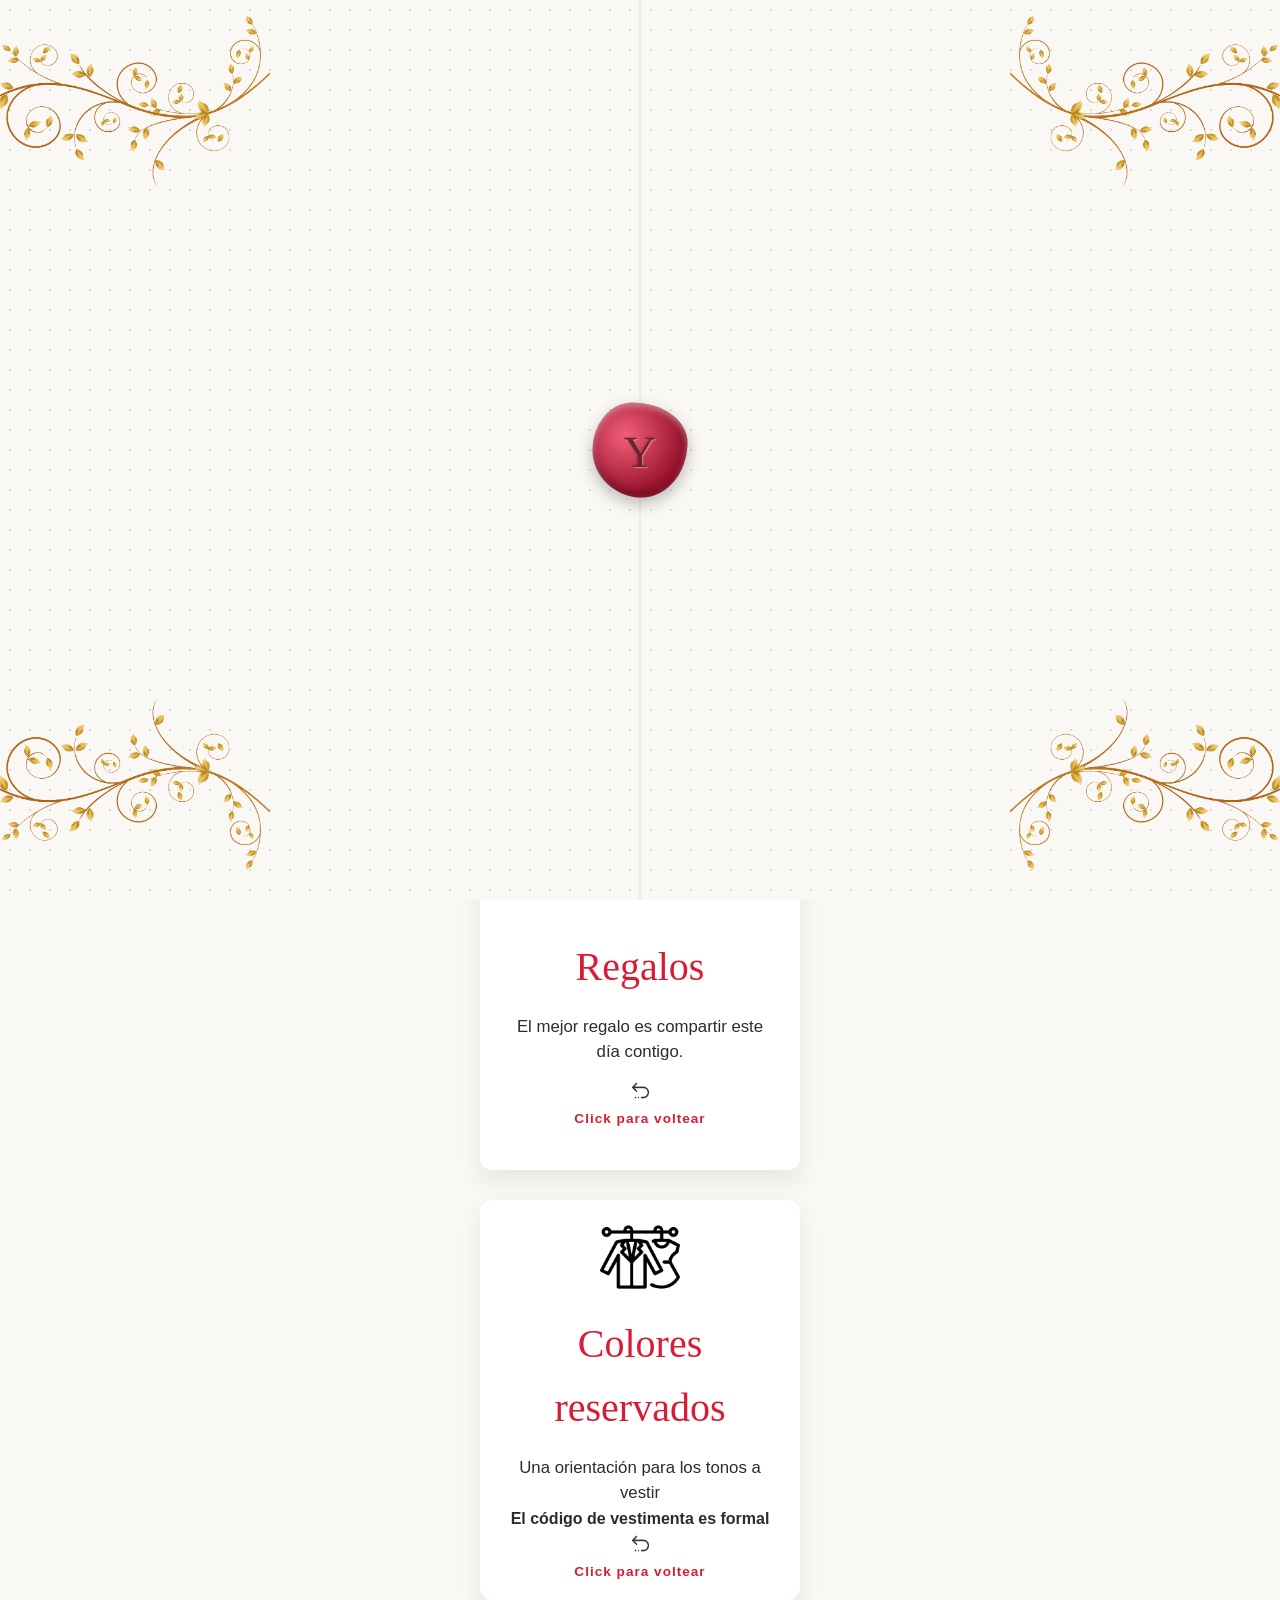
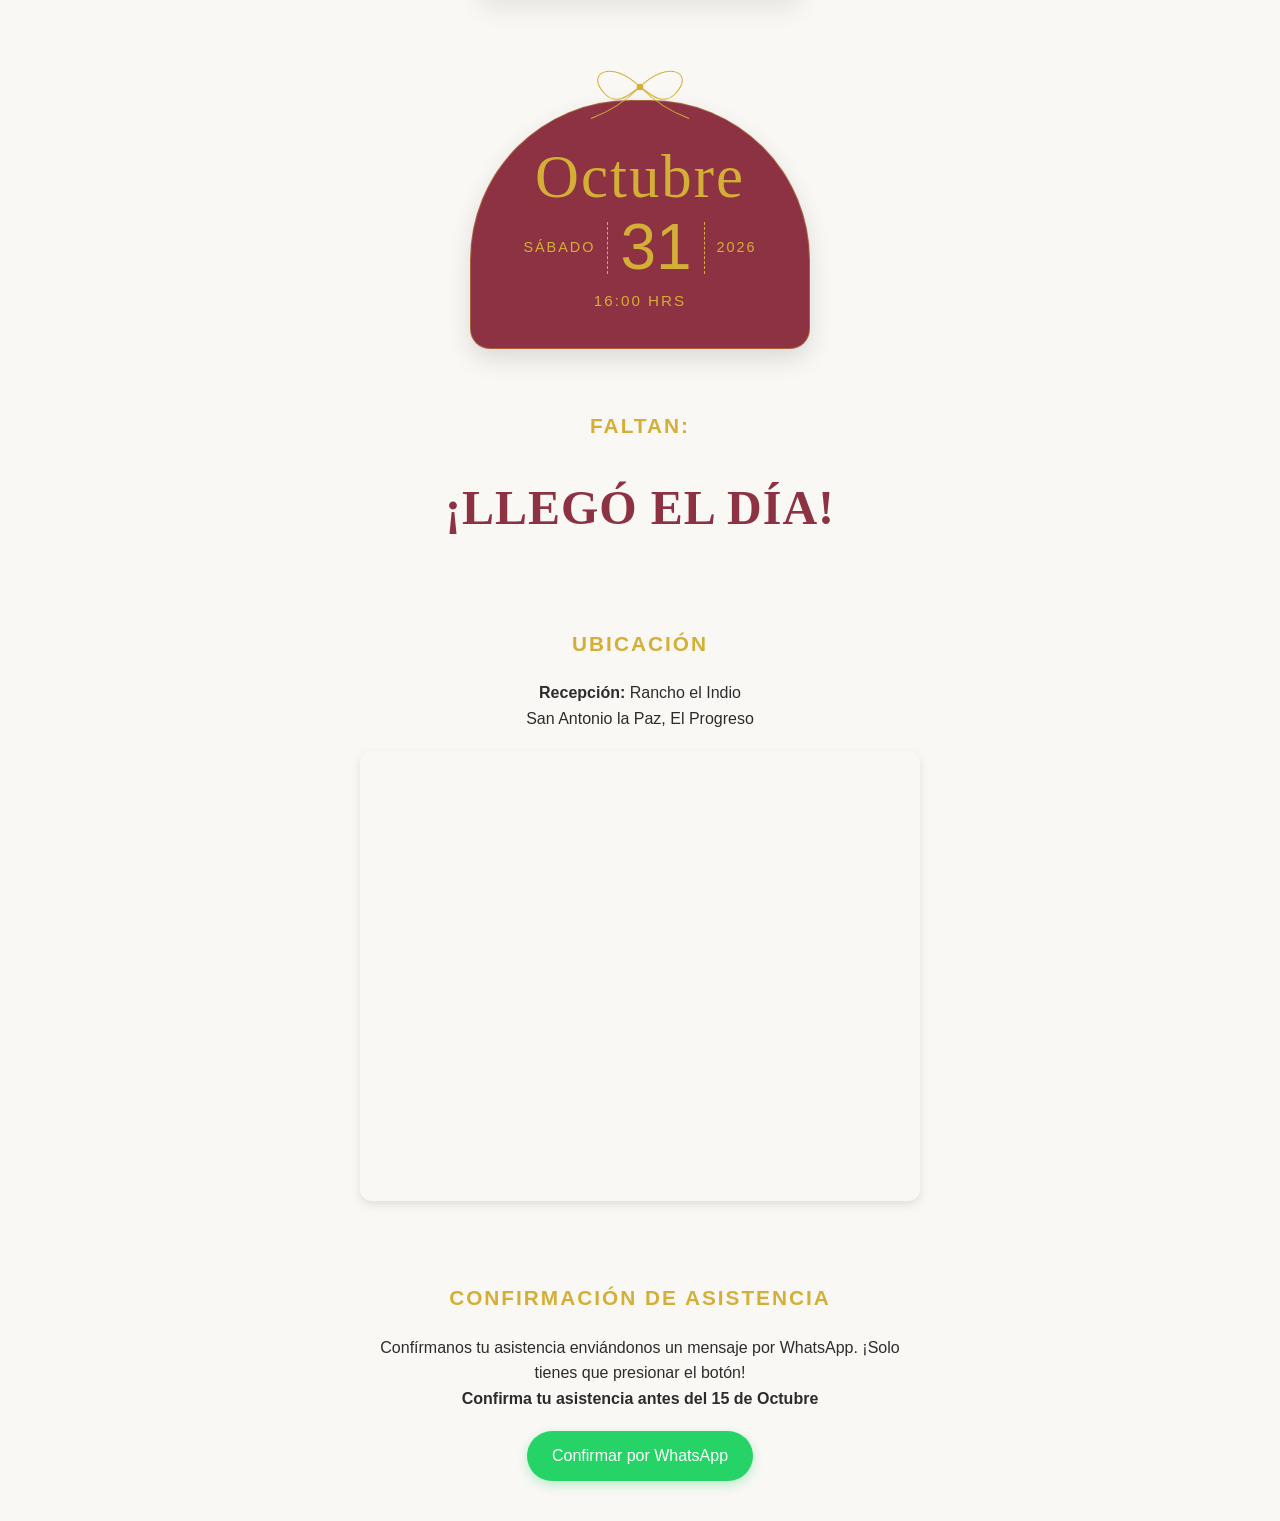
==== commit e180bb66: "Add files via upload" ====
--- a/index.html
+++ b/index.html
@@ -149,8 +149,8 @@
   <!-- Confirmación WhatsApp -->
   <section class="section rsvp-section">
     <h2>CONFIRMACIÓN DE ASISTENCIA</h2>
-    <p>Por favor confirma tu asistencia antes del 20 de Octubre.</p>
-    
+    <p>Confírmanos tu asistencia enviándonos un mensaje por WhatsApp. ¡Solo tienes que presionar el botón!</p>
+    <p><strong>Confirma tu asistencia antes del 15 de Octubre</strong></p>
     <a href="https://wa.me/50230029420?text=¡Hola!%20Confirmo%20mi%20asistencia%20a%20los%20XV%20Años%20de%20Yoandra." target="_blank" class="btn-whatsapp">
       Confirmar por WhatsApp
     </a>
--- a/invitacion.css
+++ b/invitacion.css
@@ -14,13 +14,13 @@
 
 body {
   background-color: #faf8f5;
-  /* Creamos capas de color difuminadas usando gradientes radiales */
+  /* capas de color difuminadas usando gradientes radiales */
   background-image: 
     radial-gradient(circle at 10% 20%, rgba(140, 50, 66, 0.12) 0%, transparent 40%),
     radial-gradient(circle at 90% 10%, rgba(212, 175, 55, 0.15) 0%, transparent 35%),
     radial-gradient(circle at 80% 60%, rgba(166, 68, 87, 0.10) 0%, transparent 45%),
     radial-gradient(circle at 15% 85%, rgba(212, 175, 55, 0.12) 0%, transparent 40%);
-  background-attachment: fixed; /* Mantiene las luces fijas mientras se hace scroll */
+  background-attachment: fixed; /*  luces fijas mientras se hace scroll */
   color: var(--text-color);
   font-family: var(--font-body);
   text-align: center;
@@ -73,7 +73,7 @@
 .flap::after {
   content: '';
   position: absolute;
-  bottom: 25px;
+  bottom: 30px;
   width: 280px;
   height: 280px;
   background-image: url('png-transparent-the-golden-leaf-subvine-vine-golden-leaf-cane-vine-Photoroom.png');
@@ -201,14 +201,14 @@
 /* --- EFECTO PAPEL RASGADO CON IMAGEN --- */
 .torn-paper-img {
   position: absolute;
-  bottom: -64px; /* Evita que quede un espacio o línea entre la foto y el fondo */
+  bottom: -64px; 
   left: 0;
   width: 100%;
-  height: 100px; /* Mantiene la proporción de la imagen */
-  max-height: 100px; /* Ajusta la altura a tu gusto */
+  height: 100px; 
+  max-height: 100px; 
   object-fit: fill;
   z-index: 10;
-  pointer-events: none; /* Evita que interfiera con clics */
+  pointer-events: none; 
 }
 
 .title {
@@ -433,36 +433,61 @@
   flex-direction: row;
   justify-content: center;
   align-items: center;
-  gap: 12px;
+  gap: 12px; ;
   margin-top: 20px;
   width: 100%;
-}
-
-.timer div {
-  background: #ffffff;
-  padding: 15px 10px;
-  border-radius: 12px;
-  box-shadow: 0 8px 20px rgba(140, 50, 66, 0.15); 
-  border: 1px solid rgba(212, 175, 55, 0.3);
-  width: 75px;
-  text-align: center;
-}
-
-.timer span {
-  font-size: 1.8rem;
-  font-weight: 700;
-  display: block;
-  color: #8c3242;
-  line-height: 1;
-}
-
-.timer p {
+  transition: opacity 0.5s ease-in-out;
+}
+.timer div p {
   font-size: 0.70rem;
   color: #d4af37;
   font-weight: 600;
   letter-spacing: 1px;
   text-transform: uppercase;
   margin-top: 8px;
+}
+
+.timer span{
+  font-size: 1.8rem;
+  font-weight: 700;
+  display: block;
+  color: #8c3242;
+  line-height: 1;
+}
+
+.timer p{
+  font-size: 0.70rem;
+  color: #d4af37;
+  font-weight: 600;
+  letter-spacing: 1px;
+  text-transform: uppercase;
+  margin-top: 8px;
+}
+
+/* Estilo para el texto animado  */
+timer .event-arrived-text,
+.event-arrived-text {
+  font-family: var(--font-title);
+  font-size: 3rem !important; 
+  color: #8c3242 !important; 
+  margin: 0 auto;
+  text-align: center;
+  width: 100%;
+  display: block;
+  animation: popAndPulse 1.2s ease-out infinite alternate;
+}
+
+/* Animación de entrada y pulso sutil */
+@keyframes popAndPulse {
+  0% {
+    transform: scale(0.9);
+    opacity: 0.8;
+  }
+  100% {
+    transform: scale(1.08);
+    opacity: 1;
+    text-shadow: 0 4px 15px rgba(140, 50, 66, 0.3);
+  }
 }
 
 /* --- UBICACIÓN Y MAPA --- */
@@ -498,7 +523,7 @@
   left: 0;
   width: 100vw;
   height: 100vh;
-  z-index: -1; /* Se coloca detrás de todo el contenido */
+  z-index: -1; 
   overflow: hidden;
   pointer-events: none;
 }
@@ -506,8 +531,8 @@
 .glow-shape {
   position: absolute;
   border-radius: 50%;
-  filter: blur(80px); /* Desenfoque extremo para crear el degradado suave */
-  opacity: 0.35; /* Ajusta la intensidad de los colores aquí */
+  filter: blur(80px); 
+  opacity: 0.35; 
 }
 
 /* Mancha color rojo vino superior izquierda */
